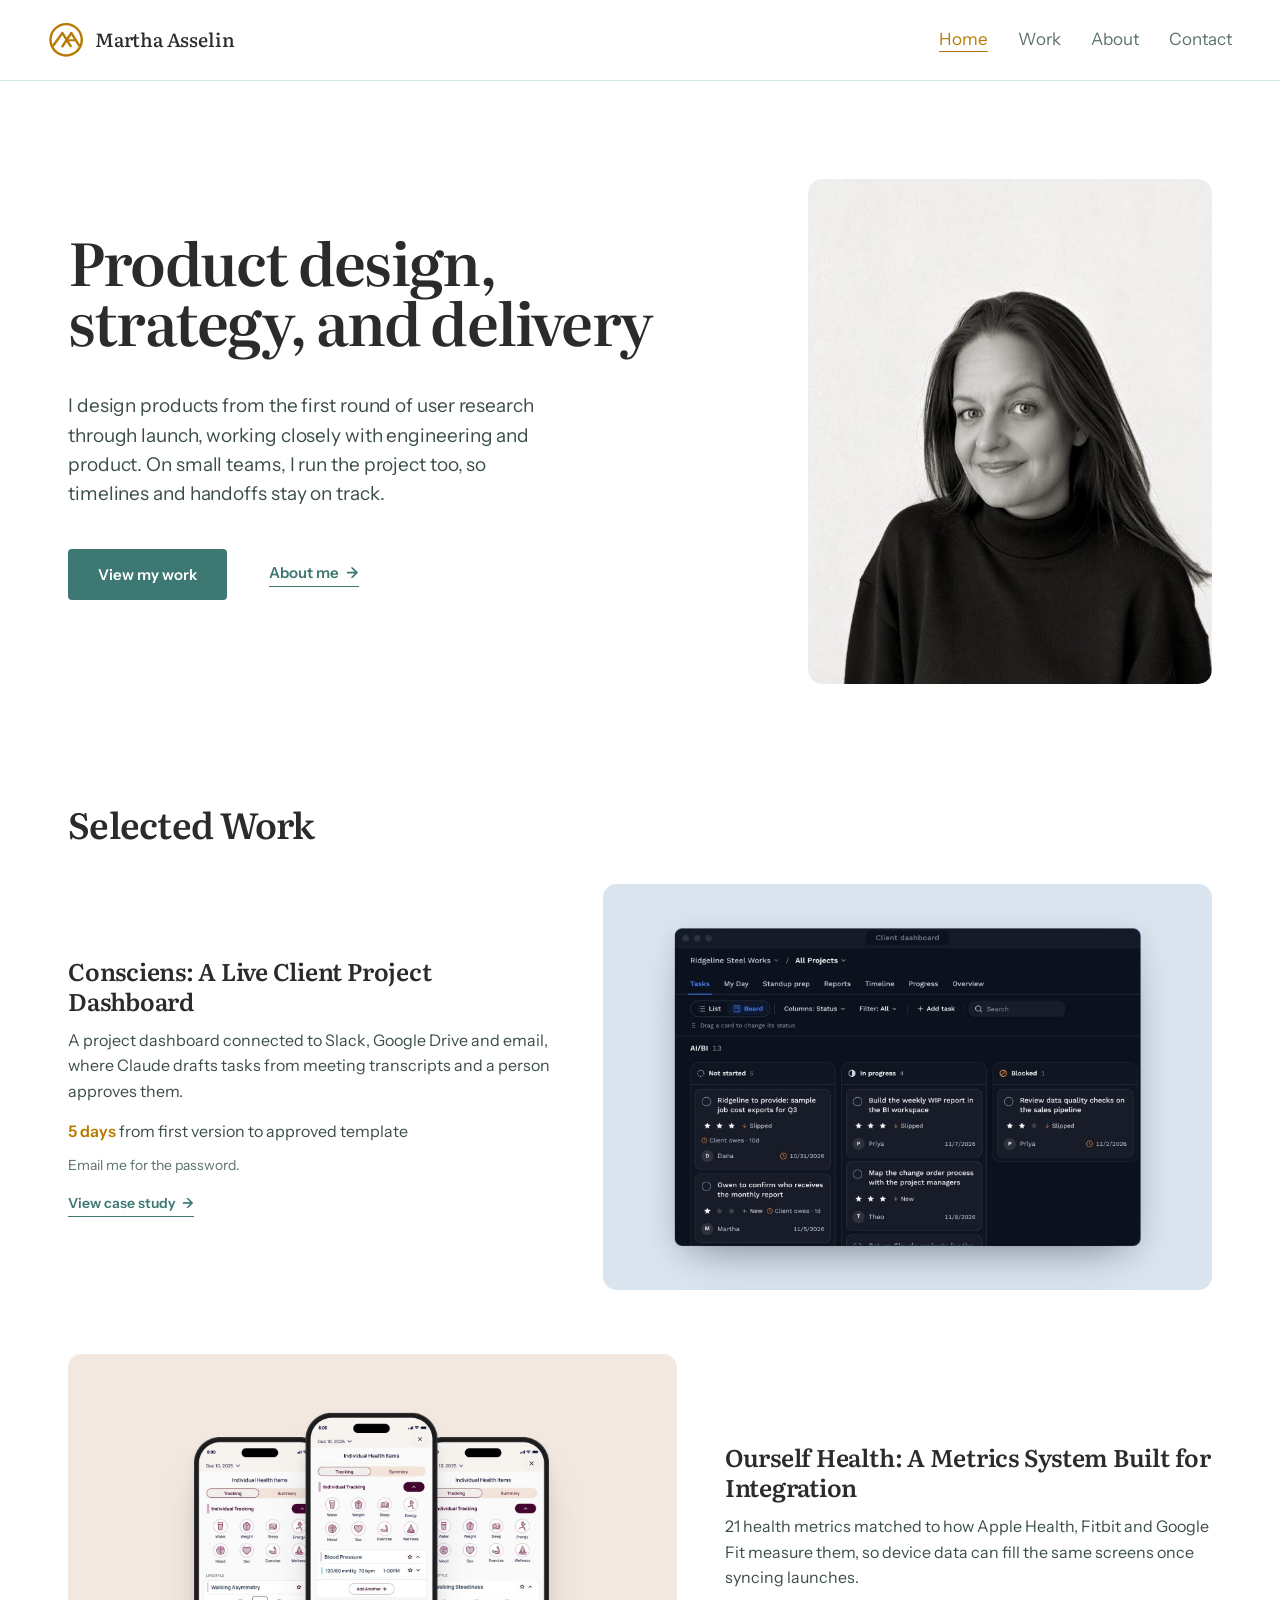
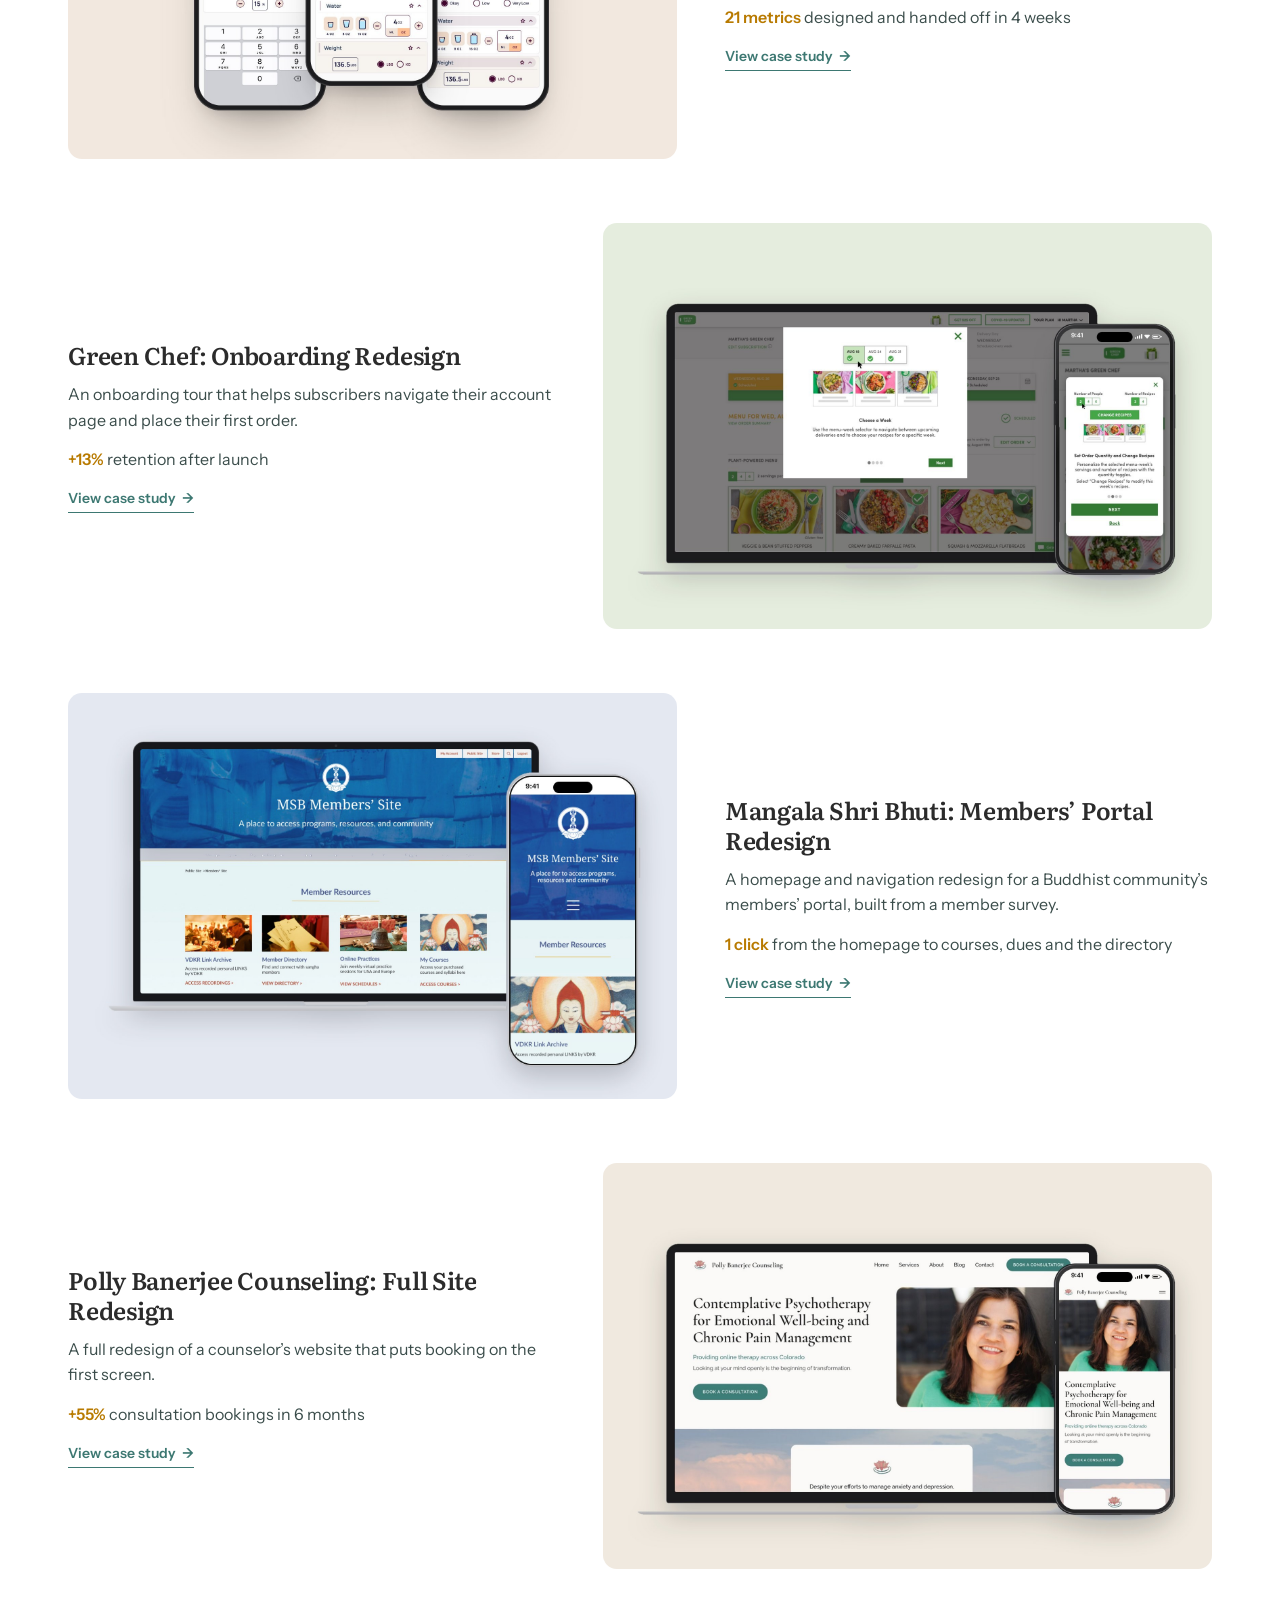
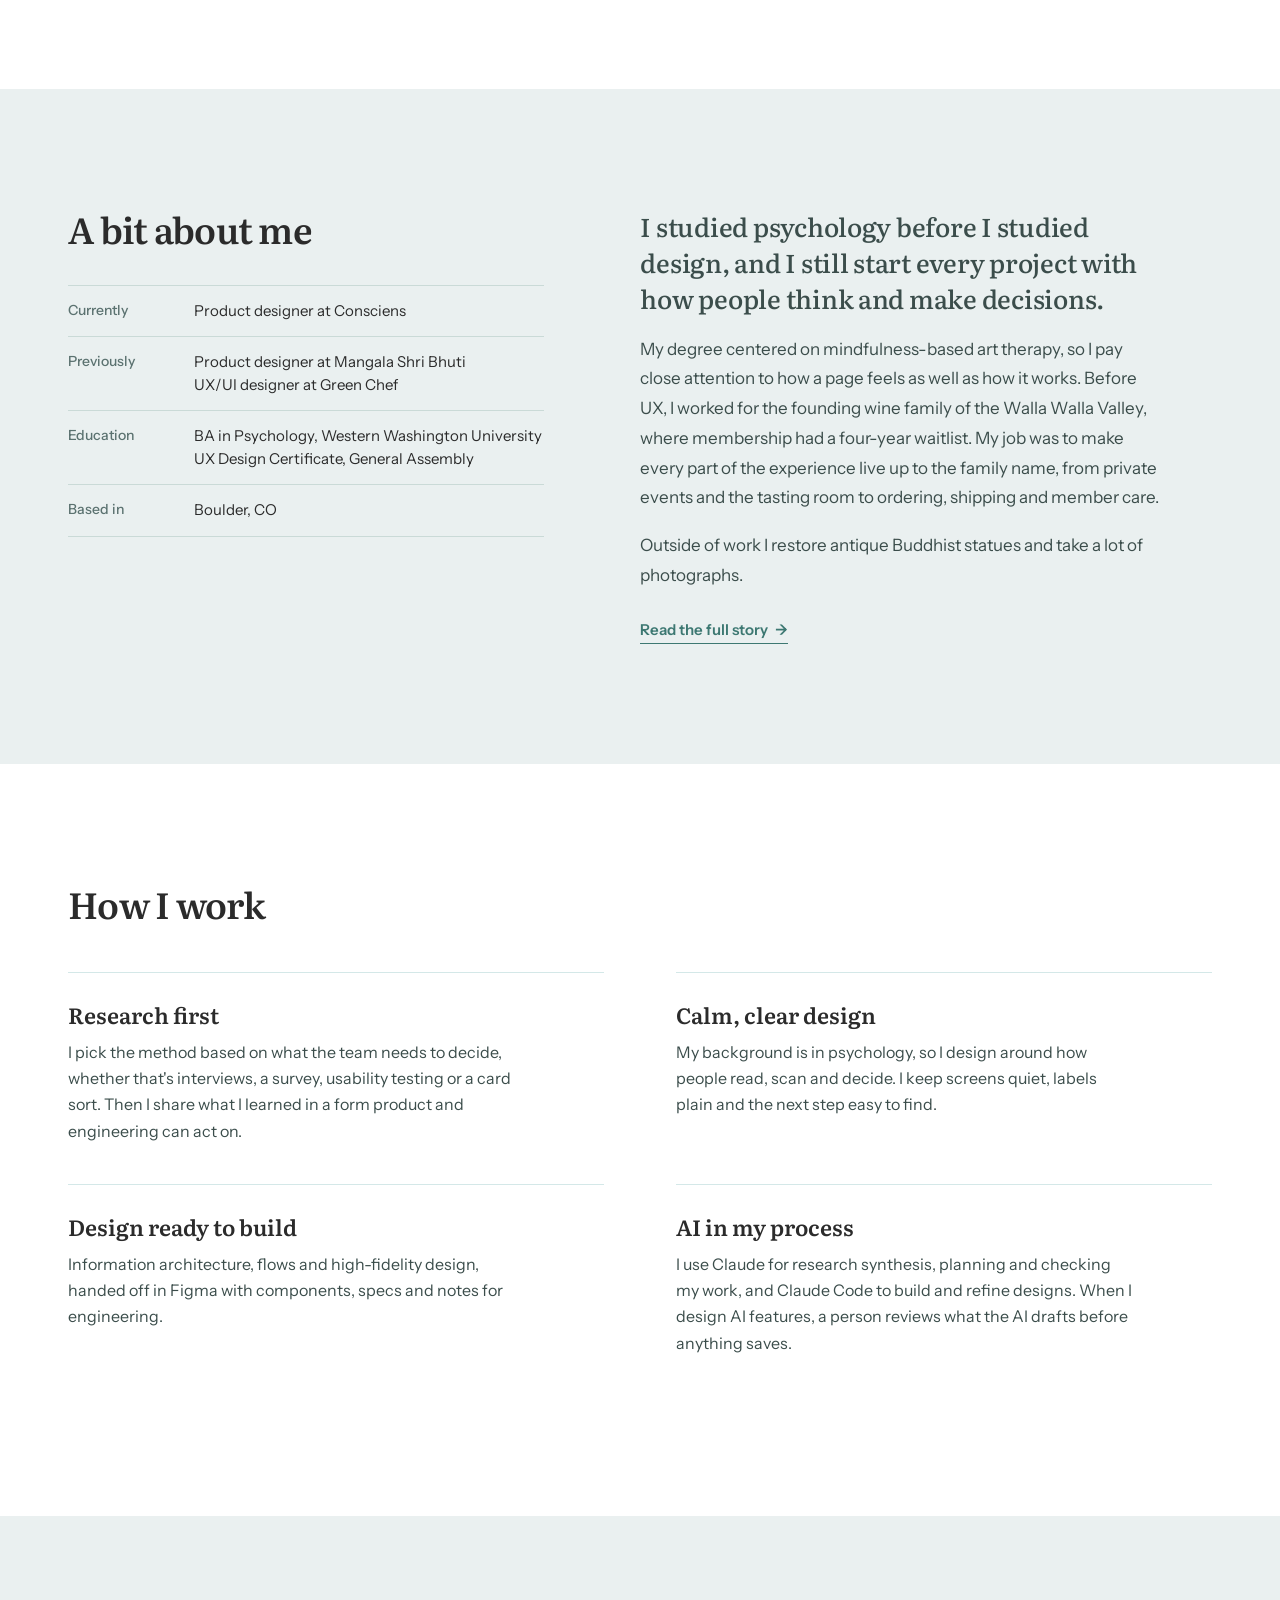
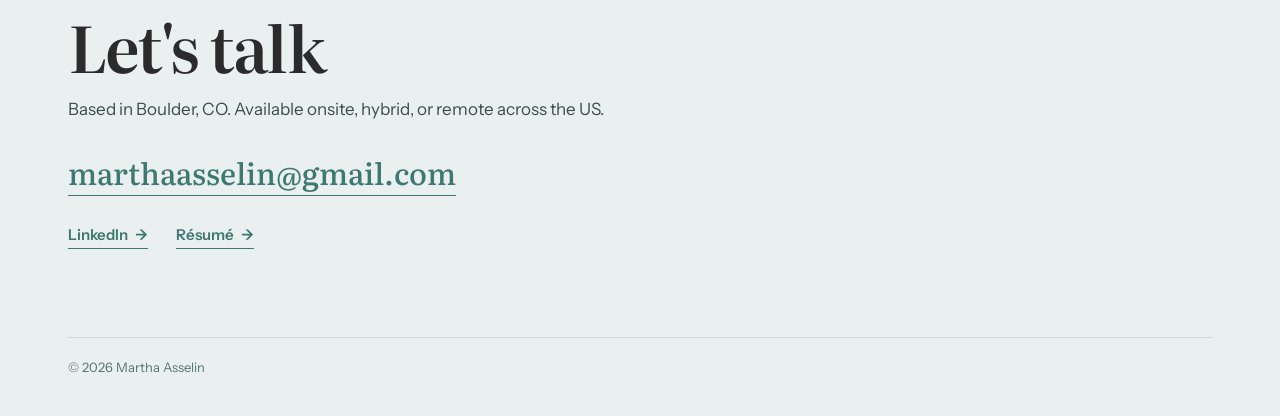
==== index.html @ d5407007 "Add View case study links to work cards, update card copy, bump CSS version Co-Authored-By: Claude S" ====
<!DOCTYPE html>
<html lang="en">
<head>
<meta charset="UTF-8">
<meta name="viewport" content="width=device-width, initial-scale=1.0">
<title>Martha Asselin, Product Designer</title>
<meta name="description" content="Product designer based in Boulder, CO, with a background in psychology and user research. Product designer based in Boulder, CO. Available onsite, hybrid, or remote.">

<!-- Open Graph -->
<meta property="og:type"        content="website">
<meta property="og:url"         content="https://www.marthaasselin.com/">
<meta property="og:title"       content="Martha Asselin, Product Designer">
<meta property="og:description" content="Product designer based in Boulder, CO, with a background in psychology and user research. Product designer based in Boulder, CO. Available onsite, hybrid, or remote.">
<meta property="og:image"       content="https://www.marthaasselin.com/assets/images/og-preview.jpg">

<!-- Twitter / X -->
<meta name="twitter:card"        content="summary_large_image">
<meta name="twitter:title"       content="Martha Asselin, Product Designer">
<meta name="twitter:description" content="Product designer based in Boulder, CO, with a background in psychology and user research. Product designer based in Boulder, CO. Available onsite, hybrid, or remote.">
<meta name="twitter:image"       content="https://www.marthaasselin.com/assets/images/og-preview.jpg">

<link rel="preconnect" href="https://fonts.googleapis.com">
<link rel="preconnect" href="https://fonts.gstatic.com" crossorigin>
<link rel="stylesheet" href="https://fonts.googleapis.com/css2?family=Literata:ital,opsz,wght@0,7..72,400;0,7..72,600;0,7..72,700;1,7..72,400&family=Instrument+Sans:wght@400;500;600&display=swap">
<link rel="stylesheet" href="assets/css/main.css?v=48">
<link rel="icon" type="image/svg+xml" href="favicon.svg">
</head>
<body class="home">

<header class="site-header" id="siteHeader">
  <div class="progress-bar" id="progressBar"></div>
  <div class="header-inner">
    <a href="index.html" class="nav-logo">
      <svg width="36" height="36" viewBox="0 0 1032 1034" xmlns="http://www.w3.org/2000/svg" style="display:block;flex-shrink:0;" aria-hidden="true">
        <path d="M520 60.5V95.5C749.198 95.5 935 281.302 935 510.5H970H1005C1005 242.642 787.858 25.5 520 25.5V60.5ZM970 510.5H935C935 739.698 749.198 925.5 520 925.5V960.5V995.5C787.858 995.5 1005 778.358 1005 510.5H970ZM520 960.5V925.5C290.802 925.5 105 739.698 105 510.5H70H35C35 778.358 252.142 995.5 520 995.5V960.5ZM70 510.5H105C105 281.302 290.802 95.5 520 95.5V60.5V25.5C252.142 25.5 35 242.642 35 510.5H70Z" fill="#B87A00"/>
        <line x1="157.353" y1="667.597" x2="406.097" y2="326.647" stroke="#B87A00" stroke-width="70" stroke-linecap="round"/>
        <path d="M670 319.5L887 664.5" stroke="#B87A00" stroke-width="70" stroke-linecap="round" fill="none"/>
        <line x1="666.449" y1="320.587" x2="413.587" y2="695.551" stroke="#B87A00" stroke-width="70" stroke-linecap="round"/>
        <line x1="520.44" y1="522.003" x2="794.439" y2="526.018" stroke="#B87A00" stroke-width="60"/>
        <line x1="413.32" y1="318.23" x2="650.73" y2="691.18" stroke="#B87A00" stroke-width="70" stroke-linecap="round"/>
      </svg>
      <span class="nav-name">Martha Asselin</span>
    </a>
    <nav class="header-nav" aria-label="Main navigation">
      <ul class="nav-links">
        <li><a href="index.html" id="navHome">Home</a></li>
        <li><a href="#work">Work</a></li>
        <li><a href="about.html">About</a></li>
        <li><a href="#contact">Contact</a></li>
      </ul>
    </nav>
  </div>
</header>

<section class="hero-v6">
  <div class="hero-v6-text">
    <h1 class="reveal d1 t-display">Product design,<br class="br-desktop"> strategy, and delivery</h1>
    <p class="hero-lede reveal d2 t-intro">I design products from the first round of user research through launch, working closely with engineering and product. On small teams, I run the project too, so timelines and handoffs stay on track.</p>
    <div class="hero-ctas-v6 reveal d3">
      <a href="#work" class="btn-primary-v6 t-action">View my work</a>
      <a href="about.html" class="btn-secondary-v6 t-action">About me</a>
    </div>
  </div>
  <div class="hero-v6-portrait reveal d2">
    <div class="portrait-wrap">
      <img src="assets/images/martha-portrait-bw.jpg?v=1" alt="Martha Asselin, product designer" class="portrait-img">
      <div class="portrait-overlay">
        <div class="portrait-card">
          <p class="portrait-detail">Based in Boulder, CO. Onsite, hybrid, or remote</p>
          <p class="portrait-detail"><span class="portrait-dot"></span>Open to work</p>
        </div>
      </div>
    </div>
  </div>
</section>



<section class="work2" id="work">
  <h2 class="t-heading">Selected Work</h2>
  <div class="wb-list"><a href="case-studies/client-dashboard.html" class="wc">
  <div class="wc-img"><img src="assets/images/project-consciens-tint.jpg?v=6" alt="Consciens client project dashboard on desktop"></div>
  <div class="wc-text">
    <h3 class="wc-title"><span>Consciens: A Live Client Project Dashboard</span></h3>
    <p class="wc-body">A project dashboard connected to Slack, Google Drive and email, where Claude drafts tasks from meeting transcripts and a person approves them.</p>
    <p class="wc-res"><strong>5 days</strong> from first version to approved template</p>
    <p class="wc-note">Email me for the password.</p>
    <span class="wc-link t-action">View case study</span>
  </div>
</a><a href="case-studies/ourself-health.html" class="wc">
  <div class="wc-img"><img src="assets/images/project-ourself-tint.jpg?v=5" alt="Three Ourself Health tracking screens"></div>
  <div class="wc-text">
    <h3 class="wc-title"><span>Ourself Health: A Metrics System Built for Integration</span></h3>
    <p class="wc-body">21 health metrics matched to how Apple Health, Fitbit and Google Fit measure them, so device data can fill the same screens once syncing launches.</p>
    <p class="wc-res"><strong>21 metrics</strong> designed and handed off in 4 weeks</p>
    <span class="wc-link t-action">View case study</span>
  </div>
</a><a href="case-studies/green-chef.html" class="wc">
  <div class="wc-img"><img src="assets/images/project-greenchef-tint.jpg?v=4" alt="Green Chef onboarding tour on laptop and phone"></div>
  <div class="wc-text">
    <h3 class="wc-title"><span>Green Chef: Onboarding Redesign</span></h3>
    <p class="wc-body">An onboarding tour that helps subscribers navigate their account page and place their first order.</p>
    <p class="wc-res"><strong>+13%</strong> retention after launch</p>
    <span class="wc-link t-action">View case study</span>
  </div>
</a><a href="case-studies/mangala.html" class="wc">
  <div class="wc-img"><img src="assets/images/project-mangala-tint.jpg?v=4" alt="Mangala Shri Bhuti members portal on desktop and phone"></div>
  <div class="wc-text">
    <h3 class="wc-title"><span>Mangala Shri Bhuti: Members’ Portal Redesign</span></h3>
    <p class="wc-body">A homepage and navigation redesign for a Buddhist community’s members’ portal, built from a member survey.</p>
    <p class="wc-res"><strong>1 click</strong> from the homepage to courses, dues and the directory</p>
    <span class="wc-link t-action">View case study</span>
  </div>
</a><a href="case-studies/polly-banerjee.html" class="wc">
  <div class="wc-img"><img src="assets/images/project-polly-tint.jpg?v=4" alt="Polly Banerjee Counseling website on laptop and phone"></div>
  <div class="wc-text">
    <h3 class="wc-title"><span>Polly Banerjee Counseling: Full Site Redesign</span></h3>
    <p class="wc-body">A full redesign of a counselor’s website that puts booking on the first screen.</p>
    <p class="wc-res"><strong>+55%</strong> consultation bookings in 6 months</p>
    <span class="wc-link t-action">View case study</span>
  </div>
</a></div>
</section>

<section class="home-about" id="approach">
  <div class="home-about-inner">
    <div class="home-about-left">
      <h2 class="t-heading">A bit about me</h2>
      <dl class="home-facts">
        <div><dt>Currently</dt><dd>Product designer at Consciens</dd></div>
        <div><dt>Previously</dt><dd>Product designer at Mangala Shri Bhuti<br>UX/UI designer at Green Chef</dd></div>
        <div><dt>Education</dt><dd>BA in Psychology, Western Washington University<br>UX Design Certificate, General Assembly</dd></div>
        <div><dt>Based in</dt><dd>Boulder, CO</dd></div>
      </dl>
    </div>
    <div class="home-about-text">
      <p class="home-lead">I studied psychology before I studied design, and I still start every project with how people think and make decisions.</p>
      <p class="t-body">My degree centered on mindfulness-based art therapy, so I pay close attention to how a page feels as well as how it works. Before UX, I worked for the founding wine family of the Walla Walla Valley, where membership had a four-year waitlist. My job was to make every part of the experience live up to the family name, from private events and the tasting room to ordering, shipping and member care.</p>
      <p class="t-body">Outside of work I restore antique Buddhist statues and take a lot of photographs.</p>
      <a href="about.html" class="about-link t-action">Read the full story</a>
    </div>
  </div>
</section>

<section class="home-how">
  <div class="home-how-inner">
    <h2 class="t-heading">How I work</h2>
    <div class="home-how-grid">
      <div class="home-how-item"><h3>Research first</h3><p>I pick the method based on what the team needs to decide, whether that's interviews, a survey, usability testing or a card sort. Then I share what I learned in a form product and engineering can act on.</p></div>
      <div class="home-how-item"><h3>Calm, clear design</h3><p>My background is in psychology, so I design around how people read, scan and decide. I keep screens quiet, labels plain and the next step easy to find.</p></div>
      <div class="home-how-item"><h3>Design ready to build</h3><p>Information architecture, flows and high-fidelity design, handed off in Figma with components, specs and notes for engineering.</p></div>
      <div class="home-how-item"><h3>AI in my process</h3><p>I use Claude for research synthesis, planning and checking my work, and Claude Code to build and refine designs. When I design AI features, a person reviews what the AI drafts before anything saves.</p></div>
    </div>
  </div>
</section>

<section class="home-contact" id="contact">
  <div class="home-contact-inner">
    <h2 class="t-heading">Let's talk</h2>
    <p class="t-body">Based in Boulder, CO. Available onsite, hybrid, or remote across the US.</p>
    <a class="home-email" href="mailto:marthaasselin@gmail.com">marthaasselin@gmail.com</a>
    <div class="home-links">
      <a href="https://www.linkedin.com/in/martha-asselin/" class="contact-text-link t-action">LinkedIn</a>
      <a href="assets/Martha_Asselin_Product_Design_Resume.pdf" class="contact-text-link t-action">R&eacute;sum&eacute;</a>
    </div>
    <p class="home-foot">&copy; 2026 Martha Asselin</p>
  </div>
</section>


<script>
  function copyEmailBtn(btn) {
    navigator.clipboard.writeText('marthaasselin@gmail.com').then(() => {
      const label = btn.querySelector('.copy-label');
      label.textContent = 'Copied';
      btn.classList.add('is-copied');
      clearTimeout(btn._timer);
      btn._timer = setTimeout(() => {
        label.textContent = 'Copy';
        btn.classList.remove('is-copied');
      }, 2000);
    });
  }
  function copyEmail() {
    navigator.clipboard.writeText('marthaasselin@gmail.com').then(() => {
      let t = document.getElementById('copyToast');
      if (!t) { t = document.createElement('div'); t.id = 'copyToast'; t.className = 'copy-toast'; document.body.appendChild(t); }
      t.textContent = 'Copied: marthaasselin@gmail.com';
      t.classList.add('show');
      clearTimeout(t._timer);
      t._timer = setTimeout(() => t.classList.remove('show'), 2400);
    }).catch(() => { window.location.href = 'mailto:marthaasselin@gmail.com'; });
  }

  window.addEventListener('scroll', () => {
    document.getElementById('siteHeader').classList.toggle('scrolled', window.scrollY > 60);
    const pct = window.scrollY / (document.body.scrollHeight - window.innerHeight) * 100;
    document.getElementById('progressBar').style.width = pct + '%';
  }, { passive: true });

  const obs = new IntersectionObserver(entries => {
    entries.forEach(e => { if (e.isIntersecting) e.target.classList.add('visible'); });
  }, { threshold: 0.1, rootMargin: '0px 0px -36px 0px' });
  document.querySelectorAll('.reveal').forEach(el => obs.observe(el));

  (function () {
    var navLinks = document.querySelectorAll('.nav-links a');
    var sections = [
      { el: document.getElementById('work'),    link: document.querySelector('.nav-links a[href="#work"]') },
      { el: document.getElementById('contact'), link: document.querySelector('.nav-links a[href="#contact"]') }
    ];
    var homeLink = document.getElementById('navHome');
    function spy() {
      var mid = window.scrollY + window.innerHeight * 0.5;
      var active = homeLink;
      sections.forEach(function (s) {
        if (s.el && mid >= s.el.offsetTop) active = s.link;
      });
      navLinks.forEach(function (a) { a.classList.remove('active'); });
      if (active) active.classList.add('active');
    }
    window.addEventListener('scroll', spy, { passive: true });
    spy();
  })();

  (function () {
    var hash = window.location.hash;
    if (hash === '#contact' || hash === '#work') {
      var target = document.querySelector(hash);
      if (!target) return;
      history.replaceState(null, '', window.location.pathname);
      window.scrollTo(0, 0);
      setTimeout(function () {
        target.scrollIntoView({ behavior: 'smooth' });
      }, 80);
    }
  })();

</script>
</body>
</html>
---- assets/css/main.css ----
/* ============================================================
   Martha Asselin Portfolio — Design System
   ============================================================ */

*, *::before, *::after { margin: 0; padding: 0; box-sizing: border-box; }

html { max-width: 100%; overflow-x: hidden; }
body { overflow-x: hidden; max-width: 100%; }

:root {
  /* ── Core palette ── */
  --ink:          #2B2B2B;
  --heading:      #2B2B2B;
  --slate:        #3B4D4B;
  --mist:         #5B7270;
  --teal:         #3D7872;
  --teal-light:   #4e8f8a;
  --teal-deep:    #2F625D;
  --teal-pale:    #d4e8e8;
  --gold:         #B87A00;   /* outcome numerals ≥24px; links on dark bands; logo */
  --amber-hover:  #D99A1F;   /* amber link hover on dark bands */
  --amber-deep:   #8F5D00;   /* small text links on light grounds */
  --amber-deep-hover: #7A4F00;
  --gold-pale:    #f0deb0;
  --olive:        #4a5a28;
  --olive-pale:   #dde5cc;
  --paper:        #FFFFFF;
  --cream:        #FFFFFF;
  --cream-dark:   #EDE8E1;
  --mid:          #3B4D4B;   /* alias → slate */
  --mid-on-dark:  #B2C4C2;
  --muted:        #5B7270;   /* alias → mist */
  --light:        #8AB8B3;
  --white:        #FFFFFF;
  --band:         #F2F2F2;
  --mint:         #8AB8B3;
  --on-dark:      #E8F0EF;
  --on-dark-2:    #B2C4C2;
  --on-dark-muted: #8BA3A1;
  --hairline:     #E2DDD4;
  --tag-fill:     #E4E6DF;
  --card-fill:    #FAF8F4;
  /* ── Type ── */
  --serif:        'Literata', Georgia, 'Times New Roman', serif;
  --sans:         'Instrument Sans', system-ui, -apple-system, sans-serif;
  /* ── Unified radius ── */
  --radius:       16px;
  /* ── Spacing ── */
  --section-gap:  120px;
  --gutter:        48px;
  --sub-gap:       72px;
  --content-gap:   64px;
  /* ── Case study layout ── */
  --max:          960px;
  --home-max:     1240px;
  --case-gutter:   40px;
  /* ── Surface tint ── */
  --surface-tint: #EAF0F0;
}

html { scroll-behavior: smooth; }
body {
  background: #ffffff; color: var(--slate);
  font-family: var(--sans); font-size: 17px; font-weight: 400; line-height: 1.75;
  overflow-x: hidden; cursor: default;
  -webkit-font-smoothing: antialiased; text-rendering: optimizeLegibility;
}
a, button, label, [role="button"] { cursor: default; }


/* ============================================================
   FOCUS STATES
   ============================================================ */
:focus { outline: none; }
:focus-visible {
  outline: 2px solid var(--teal);
  outline-offset: 2px;
  border-radius: 2px;
}

/* ============================================================
   PROGRESS BAR
   ============================================================ */
.progress-bar {
  position: fixed; top: 0; left: 0; height: 2px;
  background: var(--gold);
  z-index: 200; width: 0%; transition: width .1s linear;
}


/* ============================================================


/* ============================================================
   NAV — Homepage (fixed)
   ============================================================ */
nav.nav-home {
  display: flex; justify-content: space-between; align-items: center;
  padding: 22px max(var(--gutter), calc((100vw - 1400px) / 2 + var(--gutter)));
  border-bottom: 1px solid var(--teal-pale);
  background: var(--white);
  position: fixed; top: 0; left: 0; right: 0; z-index: 100;
  transition: box-shadow .35s, background .35s;
}
nav.nav-home.scrolled {
  box-shadow: 0 1px 0 var(--teal-pale), 0 4px 28px rgba(26,40,40,.07);
  background: rgba(255,255,255,.96);
  backdrop-filter: blur(14px);
}
.nav-logo { display: flex; align-items: center; gap: 11px; text-decoration: none; }
.nav-logo svg { }
.nav-name { font-family: var(--serif); font-size: 19px; font-weight: 500; letter-spacing: -0.01em; color: var(--ink); }
.nav-right { display: flex; align-items: center; gap: 40px; }
.nav-links { display: flex; gap: 30px; list-style: none; }
.nav-links a { color: var(--mist); text-decoration: none; position: relative; padding-bottom: 3px; transition: color .15s ease; }
.nav-links a::after { content: ''; position: absolute; bottom: 0; left: 0; width: 0; height: 1px; background: currentColor; transition: width .25s ease; }
.nav-links a:hover { color: var(--gold); }
.nav-links a:hover::after { width: 100%; }
.nav-links a.active { color: var(--gold); }
.nav-links a.active::after { width: 100%; }
.nav-dot { width: 7px; height: 7px; border-radius: 50%; background: var(--gold); animation: pulse 2.5s ease-in-out infinite; }
@keyframes pulse { 0%,100%{opacity:1;transform:scale(1)} 50%{opacity:.4;transform:scale(.8)} }


/* ============================================================
   NAV — Case Study (sticky)
   ============================================================ */
nav.nav-case {
  display: flex; justify-content: space-between; align-items: center;
  padding: 20px var(--gutter);
  border-bottom: 1px solid var(--teal-pale);
  background: var(--white);
  position: sticky; top: 0; z-index: 100;
}
.nav-back {
  color: var(--heading); text-decoration: none;
  display: flex; align-items: center; gap: 8px; transition: color .2s;
}
.nav-back:hover { color: var(--gold); }
.nav-back::before { content: '←'; font-size: 14px; display: inline-block; transition: transform .25s cubic-bezier(.34,1.56,.64,1); }
.nav-back:hover::before { transform: translateX(-4px); }
.nav-case-name {
  color: var(--ink); letter-spacing: -.01em; text-decoration: none;
  display: flex; align-items: center; gap: 10px;
}
.nav-case-name svg { flex-shrink: 0; }
.nav-next {
  color: var(--heading); text-decoration: none;
  display: flex; align-items: center; gap: 8px; transition: color .2s;
}
.nav-next:hover { color: var(--gold); }
.nav-next::after { content: '→'; font-size: 14px; display: inline-block; transition: transform .25s cubic-bezier(.34,1.56,.64,1); }
.nav-next:hover::after { transform: translateX(4px); }


/* ============================================================
   REVEAL
   ============================================================ */
.reveal { opacity: 0; transform: translateY(24px); transition: opacity .7s ease, transform .7s ease; }
.reveal.visible { opacity: 1; transform: translateY(0); }
.d1 { transition-delay: .1s; }
.d2 { transition-delay: .22s; }
.d3 { transition-delay: .34s; }
.d4 { transition-delay: .46s; }


/* ============================================================
   HERO
   ============================================================ */
.hero-wrap { max-width: var(--home-max); margin: 0 auto; padding: 0 var(--gutter); }
.hero {
  display: grid; grid-template-columns: 1fr 300px; gap: 64px;
  align-items: center; padding: 120px 0 0;
}
.hero-left {
  display: flex; flex-direction: column; margin-bottom: 48px;
}
.hero-left > * { margin-top: 0; margin-bottom: 0; }

@keyframes fadeUp { from{opacity:0;transform:translateY(18px)} to{opacity:1;transform:translateY(0)} }

.hero h1 {
  margin: 0 0 28px; max-width: 660px;
  color: var(--ink); opacity: 0; animation: fadeUp .8s .35s forwards;
}
.hero h1 em { font-style: normal; color: inherit; font-weight: 600; }

.hero-sub {
  color: var(--slate); max-width: 480px; margin: 0;
  opacity: 0; animation: fadeUp .7s .6s forwards;
}
.hero-ctas {
  display: flex; gap: 20px; align-items: center;
  opacity: 0; animation: fadeUp .7s .78s forwards;
}

.btn-primary {
  background: var(--teal); color: var(--white); padding: 15px 32px;
  text-decoration: none;
  display: inline-flex; align-items: center;
  border-radius: 4px; border: none;
  transition: background .25s ease, transform .22s cubic-bezier(.34,1.56,.64,1), box-shadow .25s ease;
}
.btn-primary:hover {
  background: var(--teal-light);
  transform: translateY(-2px);
  box-shadow: 0 8px 20px rgba(45,107,107,.28);
}
.btn-primary:active {
  transform: scale(0.97);
  transition-duration: .08s;
  box-shadow: none;
}
.btn-primary span { position: static; }

.btn-secondary {
  color: var(--teal); text-decoration: none;
  display: inline-flex; align-items: center; gap: 6px;
  border: 1px solid #d6d0c5; border-radius: 4px;
  transition: color .2s; white-space: nowrap;
}
.btn-secondary::after { content: '→'; font-size: 15px; display: inline-block; transition: transform .25s cubic-bezier(.34,1.56,.64,1); }
.btn-secondary:hover { color: var(--gold); }
.btn-secondary:hover::after { transform: translateX(5px); }


/* ============================================================
   HERO PHOTO
   ============================================================ */
.hero-photo-wrap { position: relative; opacity: 0; animation: fadeUp .9s .35s forwards; display: flex; flex-direction: column; margin-top: 40px; }
.photo-clip { overflow: hidden; border-radius: var(--radius); position: relative; flex: 1; border: 1px solid var(--teal-pale); }
.hero .photo-clip { max-height: 380px; }
.hero-photo { width: 100%; height: 100%; object-fit: cover; object-position: center top; display: block; }

.photo-overlay {
  position: absolute; inset: 0;
  background: linear-gradient(to top, rgba(26,40,40,.65) 0%, rgba(26,40,40,.18) 55%, transparent 100%);
  border-radius: var(--radius); opacity: 0; transition: opacity .4s ease;
  display: flex; flex-direction: column; justify-content: flex-end;
  padding: 28px; pointer-events: none;
}
.photo-clip:hover .photo-overlay { opacity: 1; }

.overlay-card {
  transform: translateY(12px);
  transition: transform .4s cubic-bezier(.22,1,.36,1), opacity .4s ease;
  opacity: 0; padding-left: 4px;
}
.photo-clip:hover .overlay-card { transform: translateY(0); opacity: 1; }

.overlay-tags { display: flex; gap: 8px; flex-wrap: wrap; }


/* ============================================================
   WORK SECTION
   ============================================================ */
.section { padding: var(--section-gap) var(--gutter); max-width: var(--home-max); margin: 0 auto; }
.section-header { margin-bottom: 40px; }
.section-header h2 { color: var(--ink); margin-bottom: 0; }




.proj-tags { display: flex; gap: 7px; margin-bottom: 13px; flex-wrap: wrap; }
.tag {
  color: var(--teal-deep); background: var(--tag-fill); border: none;
  padding: 5px 12px; border-radius: 3px;
}

.proj-title { margin-bottom: 11px; color: var(--ink); }
.proj-desc { color: var(--slate); max-width: 450px; }
.proj-meta { color: var(--mist); margin-top: 15px; }
.proj-arrow { position: absolute; top: 10px; right: 10px; font-size: 18px; color: var(--gold); opacity: 0; transition: all .25s; }

.proj-visual {
  height: 240px; border-radius: var(--radius); overflow: hidden;
  position: relative; transition: transform .35s ease, box-shadow .35s ease;
  background: var(--cream-dark);
}
.proj-visual img { position: absolute; inset: 0; width: 100%; height: 100%; object-fit: cover; object-position: center top; display: block; }
.vis-01 { background: #f6f6f6; }
.proj-visual.vis-01 img { inset: 24px; width: calc(100% - 48px); height: calc(100% - 48px); object-fit: contain; object-position: center; }
.vis-02 { background: var(--olive-pale); }
.vis-03 { background: var(--gold-pale); }


/* ============================================================
   SELECTED WORK — ROW CARDS
   ============================================================ */
.work-intro { max-width: 720px; padding-bottom: 32px; }
.work-intro .eyebrow { margin-bottom: 16px; }
.work-intro h2 { color: var(--ink); margin: 0 0 16px; }
.work-intro-body { color: var(--slate); margin: 0; }

.work-row {
  display: grid; gap: 44px; align-items: center;
  padding: 40px;
  background: var(--white);
  border: 1px solid var(--teal-pale);
  border-radius: 12px;
  min-height: 270px;
  margin-bottom: 12px;
  box-shadow: inset 3px 0 0 transparent;
  transition: background-color 0.25s ease, box-shadow 0.25s ease, opacity 0.7s ease, transform 0.7s ease;
  cursor: pointer;
  text-decoration: none; color: inherit;
}
.work-row:hover { background: var(--surface-tint); }
.work-row:active { background: #E1EAEA; }
.work-row:focus-visible { background: var(--surface-tint); outline: 2px solid var(--teal); outline-offset: 2px; }
.work-row--odd  { grid-template-columns: 1fr 420px; }
.work-row--even { grid-template-columns: 420px 1fr; }
.work-row--odd:hover  .row-text { transform: translateX(6px); }
.work-row--even:hover .row-text { transform: translateX(-6px); }

.row-text { display: flex; flex-direction: column; gap: 15px; transition: transform 0.25s ease; }
.row-tags { display: flex; gap: 7px; flex-wrap: wrap; }
.row-tag {
  color: var(--teal-deep); background: var(--tag-fill);
  padding: 5px 12px; border-radius: 3px;
}
.row-text h3 { color: var(--ink); margin: 0; }
.row-text p { color: var(--slate); margin: 0; }
.row-outcome { display: flex; align-items: baseline; gap: 10px; padding-top: 3px; }
.row-outcome-num { color: var(--gold); }
.row-outcome-label { color: var(--slate); }
.row-status { display: flex; align-items: center; gap: 9px; padding-top: 3px; }
.status-dot { width: 7px; height: 7px; border-radius: 50%; background: var(--teal); flex-shrink: 0; }
.status-label { color: var(--slate); }
.row-link-row { display: flex; align-items: center; gap: 20px; padding-top: 7px; }
.case-link {
  color: var(--teal); text-decoration: none;
  border-bottom: 1px solid var(--teal); padding-bottom: 3px;
  display: inline-flex; align-items: center; gap: 7px;
  transition: color .15s ease, border-color .15s ease;
}
.case-link::after { content: '→'; display: inline-block; transition: transform .2s ease; }
.case-link:hover,
.work-row:hover .case-link { color: var(--gold); border-color: var(--gold); }
.case-link:hover::after,
.work-row:hover .case-link::after { transform: translateX(4px); }
.case-link:active { color: var(--gold); border-color: var(--gold); }
.row-meta { color: var(--mist); }
.row-image { align-self: stretch; overflow: hidden; border-radius: var(--radius); }
.row-img {
  width: 100%; height: 100%; min-height: 280px;
  object-fit: cover; object-position: center;
  display: block;
  transition: transform 0.25s ease;
}
.work-row:hover .row-img { transform: scale(1.04); }


/* ============================================================
   APPROACH
   ============================================================ */
.approach { background: var(--band); color: var(--ink); padding: var(--section-gap) var(--gutter); }
.approach-inner { max-width: var(--home-max); margin: 0 auto; padding: 0 var(--gutter); display: grid; grid-template-columns: 1fr 1fr; gap: 88px; align-items: start; }
.approach h2 { color: var(--ink); }
.approach h2 em { font-style: normal; color: inherit; font-weight: 600; }
.approach-right p { color: var(--slate); margin-bottom: 22px; }
.approach-right p strong { color: var(--ink); font-weight: 500; }
.approach-pills { display: flex; flex-wrap: wrap; gap: 8px; margin-top: 32px; }
.pill {
  border: 1px solid rgba(0,0,0,.16); color: var(--slate);
  padding: 5px 14px; border-radius: 20px;
  background: transparent; cursor: default;
}


/* ============================================================
   HOMEPAGE SKILLS SECTION
   ============================================================ */
.hp-skills { background: var(--cream); padding: var(--section-gap) 0; }
.hp-skills-inner { max-width: var(--home-max); margin: 0 auto; padding: 0 var(--gutter); }
.hp-skills h2 { color: var(--heading); margin-bottom: 40px; }
.hp-skills .skills-grid { display: grid; grid-template-columns: 1fr 1fr; gap: 20px; margin-top: 0; }
.hp-skills .skill-card {
  background: var(--white); border: 1px solid var(--teal-pale);
  border-radius: 16px; padding: 32px;
}
.hp-skills .skill-header {
  display: flex; align-items: center; gap: 12px; margin-bottom: 14px;
}
.hp-skills .skill-header svg { width: 22px; height: 22px; flex-shrink: 0; color: var(--teal-deep); }
.hp-skills .skill-title { color: var(--ink); margin-bottom: 0; }
.hp-skills .skill-desc { color: var(--slate); }

@media (max-width: 768px) {
  .hp-skills-inner { padding: 0 24px; }
  .hp-skills .skills-grid { grid-template-columns: 1fr; }
  .hp-skills .skill-card { padding: 24px; }
}
@media (max-width: 390px) {
  .hp-skills-inner { padding: 0 20px; }
  .hp-skills .skill-card { padding: 20px; }
}


/* ============================================================
   ABOUT STRIP
   ============================================================ */
.about-strip {
  padding: 88px var(--gutter); max-width: var(--home-max); margin: 0 auto;
  display: grid; grid-template-columns: 1fr; gap: 64px;
  align-items: center; border-bottom: 1px solid var(--teal-pale);
}
.about-photo { width: 100%; aspect-ratio: 1/1; object-fit: cover; object-position: center top; border-radius: var(--radius); transform: scaleX(-1); transition: none !important; }
.about-right h3, .about-right h2 { margin-bottom: 18px; color: var(--ink); }
.about-right h3 em, .about-right h2 em { font-style: normal; color: inherit; font-weight: 600; }
.about-right p { color: var(--slate); margin-bottom: 16px; }
.about-link {
  color: var(--teal-deep); text-decoration: none;
  display: inline-flex; align-items: center; gap: 7px;
  border-bottom: 1px solid var(--teal-deep); padding-bottom: 3px;
  transition: color .15s ease, border-color .15s ease;
}
.about-link::after { content: '→'; display: inline-block; transition: transform .2s ease; }
.about-link:hover { color: var(--gold); border-color: var(--gold); }
.about-link:hover::after { transform: translateX(4px); }
.about-link:active { color: var(--gold); border-color: var(--gold); }


/* ============================================================
   CONTACT
   ============================================================ */
.contact {
  background: var(--surface-tint);
  padding: var(--section-gap) 0;
}
.contact-inner {
  max-width: var(--home-max); margin: 0 auto; padding: 0 var(--gutter);
  display: grid; grid-template-columns: 1fr auto; gap: 60px; align-items: center;
}
.contact-left h2 { margin-bottom: 12px; color: var(--ink); }
.contact-sub { color: var(--slate); margin: 0; }
.contact-actions { display: flex; align-items: center; gap: 42px; flex-shrink: 0; }
.contact-email-btn {
  display: inline-block;
  background: var(--teal); color: var(--paper);
  padding: 15px 30px; border-radius: 4px;
  text-decoration: none; white-space: nowrap;
  transition: background .2s ease;
}
.contact-email-btn:hover { background: var(--teal-deep); }
.contact-text-link {
  color: var(--teal); text-decoration: none;
  display: inline-flex; align-items: center; gap: 7px;
  border-bottom: 1px solid var(--teal); padding-bottom: 3px;
  transition: color .15s ease, border-color .15s ease;
}
.contact-text-link::after { content: '→'; display: inline-block; transition: transform .2s ease; }
.contact-text-link:hover { color: var(--gold); border-color: var(--gold); }
.contact-text-link:hover::after { transform: translateX(4px); }
.contact-text-link:active { color: var(--gold); border-color: var(--gold); }





/* ============================================================
   FOOTER
   ============================================================ */
footer {
  background: var(--surface-tint); padding: 22px var(--gutter);
  display: flex; justify-content: space-between; align-items: center;
  color: var(--mist);
  border-top: 1px solid #CADAD7;
}
.footer-linkedin {
  color: var(--teal-deep); text-decoration: none;
  display: inline-flex; align-items: center; gap: 7px;
  border-bottom: 1px solid var(--teal-deep); padding-bottom: 3px;
  transition: color .15s ease, border-color .15s ease;
}
.footer-linkedin:hover { color: var(--gold); border-color: var(--gold); }


/* ============================================================
   TYPE SYSTEM — 13 roles
   ============================================================ */

/* Serif — 24px and above only */
.t-display  { font: 600 clamp(40px, 4.5vw, 56px)/1.05 var(--serif); letter-spacing: -0.025em; color: var(--ink); }
.t-heading  { font: 600 clamp(28px, 3vw, 36px)/1.1 var(--serif); letter-spacing: -0.02em; color: var(--ink); }
.t-title    { font: 600 clamp(24px, 2.4vw, 28px)/1.2 var(--serif); letter-spacing: -0.015em; color: var(--ink); }
.t-subtitle { font: 400 24px/1.3 var(--serif); letter-spacing: -0.01em; color: var(--slate); }
.t-display + .t-subtitle { font-size: clamp(24px, 2.2vw, 26px); }
.t-quote    { font: italic 400 clamp(24px, 2.2vw, 26px)/1.35 var(--serif); letter-spacing: -0.01em; color: var(--ink); }
.t-numeral  { font: 600 30px/1 var(--serif); color: var(--gold); }

/* Sans — unchanged */
.t-intro    { font: 400 19px/1.55 var(--sans); letter-spacing: -0.005em; color: var(--slate); }
.t-body     { font: 400 17px/1.75 var(--sans); color: var(--slate); }
.t-subhead  { font: 600 17px/1.4 var(--sans); color: var(--ink); }
.t-label    { font: 600 15px/1.4 var(--sans); color: var(--ink); }
.t-action   { font: 600 15px/1.4 var(--sans); }
.t-nav      { font: 500 14px/1.4 var(--sans); }
.t-meta     { font: 400 13px/1.6 var(--sans); letter-spacing: 0.02em; color: var(--mist); }
.t-strip    { font: 600 12px/1.4 var(--sans); letter-spacing: 0.06em; text-transform: uppercase; color: var(--mist); }

/* On dark bands */
.on-dark .t-display,
.on-dark .t-heading,
.on-dark .t-title,
.on-dark .t-quote    { color: var(--ink); }
.on-dark .t-subtitle { color: var(--slate); }
.on-dark .t-body,
.on-dark .t-intro    { color: var(--slate); }
.on-dark .t-label    { color: var(--teal-deep); }

@media (max-width: 390px) {
  .t-display  { font-size: 40px; }
  .t-heading  { font-size: 28px; }
  .t-title, .t-subtitle { font-size: 24px; }
  .t-intro    { font-size: 18px; }
  .t-body     { font-size: 16px; }
}

.case-hero { max-width: var(--max); margin: 0 auto; padding: calc(82px + var(--sub-gap)) var(--case-gutter) 48px; position: relative; overflow: visible; }
.case-hero::before {
  content: '';
  position: absolute; top: 24px; right: 24px;
  width: 180px; height: 180px;
  background: url('../images/ma-mark-teal.svg') center / contain no-repeat;
  opacity: 0.08;
  pointer-events: none;
}
.case-hero h1 { margin-bottom: 24px; color: var(--ink); }
.case-hero h1 em { font-style: normal; color: inherit; }
.case-hero .t-subtitle { margin: 0 0 32px; }
.case-hero .lead { max-width: none; margin-bottom: 48px; }

.meta-row { display: grid; grid-template-columns: repeat(4,1fr); border-top: 1px solid var(--teal-pale); border-bottom: 1px solid var(--teal-pale); }
.meta-item { padding: 20px 0; border-right: 1px solid var(--teal-pale); }
.meta-item:last-child { border-right: none; }
.meta-label { color: var(--mist); margin-bottom: 6px; }
.meta-value { color: var(--slate); line-height: 1.5; }

/* Hero — widest, anchors the page */
.img-full { max-width: 1100px; margin: 56px auto; padding: 0 var(--case-gutter); overflow: hidden; }
.img-full img { width: 100%; display: block; border-radius: var(--radius); }

/* Multi-state mockup spreads */
.img-wide { max-width: 920px; margin: 48px auto; padding: 0 var(--case-gutter); overflow: hidden; }
.img-wide img { width: 100%; display: block; border-radius: var(--radius); }

/* Single screen / portrait mockup */
.img-contained { max-width: 640px; margin: 40px auto; padding: 0 var(--case-gutter); }
.img-contained img { width: 100%; display: block; border-radius: var(--radius); }
.img-caption { color: var(--mist); line-height: 1.5; margin-top: 12px; text-align: left; }
/* Figure captions hidden for now. The text stays in each page; delete this rule to bring them back. Captions marked .keep stay visible. */
.img-caption:not(.keep) { display: none; }

.img-two { max-width: var(--max); margin: 40px auto; padding: 0 var(--case-gutter); display: grid; grid-template-columns: 1fr 1fr; gap: 16px; }
.img-two img { width: 100%; display: block; border-radius: var(--radius); }

/* Brand / supporting illustrations */
.img-brand { max-width: var(--max); margin: 32px auto 48px; padding: 0 var(--case-gutter); }
.img-brand img { width: 100%; display: block; border-radius: var(--radius); }

/* Persona card */
.persona-wrap { max-width: var(--max); margin: 0 auto 48px; padding: 0 var(--case-gutter); }
.persona-card { background: var(--cream); border-radius: var(--radius); padding: 40px; }
.persona-top { display: flex; align-items: center; gap: 28px; margin-bottom: 32px; }
.persona-photo { width: 200px; height: 200px; border-radius: 50%; object-fit: cover; flex-shrink: 0; }
.persona-tag { color: var(--teal); margin-bottom: 8px; }
.persona-name { color: var(--ink); margin-bottom: 8px; }
.persona-role { color: var(--slate); margin: 0; }
.persona-stats { display: grid; grid-template-columns: repeat(3, 1fr); border-top: 1px solid var(--teal-pale); border-bottom: 1px solid var(--teal-pale); padding: 24px 0; margin-bottom: 28px; }
.persona-stat { padding: 0 24px; }
.persona-stat:first-child { padding-left: 0; }
.persona-stat + .persona-stat { border-left: 1px solid var(--teal-pale); }
.persona-stat-label { color: var(--heading); margin-bottom: 6px; }
.persona-stat-value { color: var(--ink); margin: 0; }
.persona-quote { color: var(--mid); margin: 0; }

/* Competitive audit */
.comp-audit { max-width: var(--max); margin: 0 auto 48px; padding: 0 var(--case-gutter); }
.comp-audit-label { color: var(--heading); margin-bottom: 20px; }
.comp-audit-grid { display: grid; grid-template-columns: repeat(3, 1fr); gap: 16px; }
.comp-card { background: var(--cream); border-radius: var(--radius); padding: 28px 22px; }
.comp-stat { margin-bottom: 12px; line-height: 1; }
.comp-num { color: var(--gold); letter-spacing: -.03em; }
.comp-denom { color: var(--mid); }
.comp-finding { color: var(--mid); line-height: 1.6; margin: 0; }

/* Research charts */
.charts-grid { display: grid; grid-template-columns: 1fr; gap: 32px; max-width: var(--max); margin: 0 auto 48px; padding: 0 var(--case-gutter); }
.chart-card { background: var(--cream); border-radius: var(--radius); padding: 36px 32px 28px; }
.chart-kicker { color: var(--heading); margin-bottom: 24px; text-align: left; }
.chart-canvas-wrap { position: relative; height: 340px; }
.chart-card .img-caption { text-align: center; margin-top: 16px; }

.case-section { max-width: var(--max); margin: 0 auto; padding: 0 var(--case-gutter) var(--sub-gap); }
.case-section h2,
.reflection h2              { margin: 0 0 16px; }
.case-section h2 em,
.reflection h2 em           { font-style: normal; color: inherit; }
h2 + .t-subtitle            { margin: 0 0 24px; }
.case-section p + .t-subtitle,
.case-section figure + .t-subtitle,
.case-section div + .t-subtitle { margin-top: var(--content-gap); }
.case-section .t-subtitle   { margin-bottom: 24px; }
.case-section p { color: var(--slate); margin-bottom: 20px; }
.case-section p strong { color: var(--ink); font-weight: 600; }
.case-section p:last-child { margin-bottom: 0; }

.divider { max-width: var(--max); margin: 0 auto var(--sub-gap); padding: 0 var(--case-gutter); }
.divider hr { border: none; border-top: 1px solid var(--teal-pale); }

.ai-callout { background: #F6F2EB; color: var(--ink); border-left: 3px solid var(--teal); border-radius: var(--radius); padding: 24px 28px; margin: 28px 0; }
.ai-label { color: var(--teal-deep); margin-bottom: 10px; display: flex; align-items: center; gap: 7px; }
.ai-callout p { color: var(--slate); margin: 0; }
.ai-callout p strong { color: var(--ink); font-weight: 600; }

.pull-quote { margin: 28px 0; }
.pull-quote p { color: var(--ink); margin: 0; }

.decisions { margin-top: 28px; }
.decision { padding: 24px 0; border-bottom: 1px solid var(--teal-pale); }
.decision:last-child { border-bottom: none; }
.decision .t-label          { margin-bottom: 8px; }
.decision h3,
.decision h4                { margin: 0 0 8px; color: var(--ink); }
.decision h3 em,
.decision h4 em             { font-style: normal; color: inherit; }
.decision p { color: var(--slate); margin: 0; }

.metric-list { display: grid; grid-template-columns: 1fr 1fr; gap: 10px; margin: 24px 0; }
.metric-item {
  background: var(--white); border: 1px solid var(--teal-pale); border-radius: 10px;
  padding: 12px 16px; color: var(--ink);
  display: flex; align-items: center; gap: 10px;
}
.metric-item::before { content: ''; width: 6px; height: 6px; border-radius: 50%; background: var(--teal-light); flex-shrink: 0; }

.outcomes-grid { display: grid; grid-template-columns: 1fr 1fr; gap: 14px; margin-top: 28px; }
.outcome-card { background: var(--white); border: 1px solid var(--teal-pale); border-radius: var(--radius); padding: 24px; }
.outcome-num { color: var(--gold); margin-bottom: 8px; }
.outcome-num em { font-style: normal; color: inherit; }
.outcome-label { color: var(--slate); line-height: 1.3; }

.reflection { background: var(--surface-tint); color: var(--ink); padding: var(--sub-gap) 0; }
.reflection-inner { max-width: var(--max); margin: 0 auto; padding: 0 var(--case-gutter); }
.reflection h3 { color: var(--ink); }
.reflection p { color: var(--slate); margin-bottom: 20px; }
.reflection p strong { color: var(--ink); font-weight: 600; }

/* ============================================================
   ABOUT PAGE
   ============================================================ */
.about-availability {
  display: grid; grid-template-columns: repeat(4, 1fr); gap: 36px 28px;
  margin-top: 32px; padding-top: 32px; border-top: 1px solid var(--teal-pale);
}
.avail-group p { color: var(--mid); line-height: 1.9; display: block; margin-bottom: 0; }
.avail-label { color: var(--heading); margin-bottom: 10px; }
.avail-link { color: var(--teal); text-decoration: none; display: block; line-height: 1.9; transition: color .2s; }
.avail-link:hover { color: var(--gold); }
.about-contact {
  max-width: var(--max); margin: 0 auto; padding: var(--content-gap) var(--case-gutter);
  border-top: 1px solid var(--teal-pale);
}
.about-contact p, .about-contact h2 { color: var(--ink); margin-bottom: 20px; }

@media (max-width: 768px) {
  .about-availability { grid-template-columns: 1fr 1fr; gap: 24px; }
  .about-contact { padding: 48px var(--case-gutter); }
}
@media (max-width: 390px) {
  .about-availability { grid-template-columns: 1fr 1fr; gap: 20px; }
  .about-contact { padding: 40px 20px; }
}

/* Image placeholder */
.img-placeholder {
  width: 100%; background: var(--cream-dark); border-radius: var(--radius);
  border: 1px dashed var(--teal-pale);
  display: flex; align-items: center; justify-content: center;
  font-family: var(--sans); font-size: 10px; letter-spacing: .14em;
  text-transform: uppercase; color: var(--muted); text-align: center; padding: 40px;
}

.next-case { background: var(--paper); padding: var(--content-gap) var(--case-gutter); max-width: var(--max); margin: 0 auto; border-top: 0; display: flex; justify-content: space-between; align-items: center; }
.next-label { color: var(--ink); margin-bottom: 8px; }
.next-title { color: var(--ink); }
.next-title em { font-style: normal; color: inherit; }
.next-link {
  color: var(--teal); text-decoration: none;
  display: inline-flex; align-items: center; gap: 7px;
  border-bottom: 1px solid var(--teal); padding-bottom: 3px;
  transition: color .15s ease, border-color .15s ease; white-space: nowrap;
}
.next-link::after { content: '→'; display: inline-block; transition: transform .2s ease; }
.next-link:hover { color: var(--gold); border-color: var(--gold); }
.next-link:hover::after { transform: translateX(4px); }
.next-link:active { color: var(--gold); border-color: var(--gold); }
.next-link--external::after { content: '↗'; }


/* ============================================================
   RESPONSIVE — Tablet 768px
   ============================================================ */
@media (max-width: 768px) {
  :root { --section-gap: 80px; --gutter: 24px; --case-gutter: 24px; }

  /* Nav */
  nav.nav-home { padding: 16px var(--gutter); }
  nav.nav-case { padding: 16px var(--gutter); }
  .nav-links { gap: 22px; }

  /* Hero */
  .hero-wrap { padding: 0 var(--gutter); }
  .hero { grid-template-columns: 1fr; gap: 40px; padding: var(--section-gap) 0 0; }
  .hero-photo-wrap { order: -1; max-width: 320px; margin: 0 auto; }
  .photo-clip { flex: none; }
  .hero-photo { height: auto; aspect-ratio: 3/4; }
  .hero-label { margin: 0 0 22px; }
  .hero h1 { margin: 0 0 20px; }
  .hero-sub { margin: 0; }
  #work { padding-top: 56px !important; }

  /* Work section */
  .section { padding: var(--section-gap) 20px !important; }
  .section-header { margin-bottom: 28px !important; }

  /* Old project-row (kept for safety) */
  .project-row::before { display: none !important; }
  .project-row:hover { padding-left: 0 !important; background: none !important; }

  /* New work-row responsive */
  .work-row--odd,
  .work-row--even { grid-template-columns: 1fr; padding: 28px; gap: 20px; }
  .work-row--odd .row-image,
  .work-row--even .row-image { grid-row: 1; }
  .work-row--odd .row-text,
  .work-row--even .row-text { grid-row: 2; }
  .row-img { height: 220px; min-height: 220px; }
  .work-row--odd:hover  .row-text { transform: none; }
  .work-row--even:hover .row-text { transform: none; }

  /* Approach */
  .approach { padding: var(--section-gap) var(--gutter); }
  .approach-inner { grid-template-columns: 1fr; gap: 40px; }

  /* About */
  .about-strip { padding: var(--content-gap) var(--gutter); grid-template-columns: 1fr; gap: 32px; }
  .about-photo { max-width: 260px; aspect-ratio: 1/1; }

  /* Contact */
  .contact { padding: calc(var(--section-gap) - 40px) 0; }
  .contact-inner { grid-template-columns: 1fr; gap: 48px; }

  /* Skills */
  .hp-skills { padding: var(--section-gap) 0; }

  /* Palette / footer */
  .palette-strip { display: none; }
  footer { padding: 18px var(--gutter); }

  /* Case study */
  .case-hero { padding: calc(82px + 48px) var(--case-gutter) 40px; }
  .case-section h2, .reflection h2 { margin-bottom: 12px; }
  h2 + .t-subtitle { margin-bottom: 20px; }
  .case-section .t-subtitle { margin-bottom: 20px; }
  .case-section p + .t-subtitle,
  .case-section figure + .t-subtitle,
  .case-section div + .t-subtitle { margin-top: 48px; }
  .case-section { padding: 0 var(--case-gutter) 56px; }
  .img-full { padding: 0 var(--case-gutter); }
  .img-wide { padding: 0 var(--case-gutter); }
  .img-contained { padding: 0 var(--case-gutter); }
  .img-two { padding: 0 var(--case-gutter); grid-template-columns: 1fr; gap: 24px; }
  .img-brand { padding: 0 var(--case-gutter); max-width: 100%; }
  .charts-grid { padding: 0 var(--case-gutter); }
  .persona-wrap { padding: 0 var(--case-gutter); }
  .persona-card { padding: 28px; }
  .persona-stats { grid-template-columns: 1fr; gap: 16px; border-bottom: none; }
  .persona-stat { padding: 0; border-left: none !important; border-top: 1px solid var(--teal-pale); padding-top: 16px; }
  .persona-stat:first-child { border-top: none; padding-top: 0; }
  .comp-audit { padding: 0 var(--case-gutter); }
  .comp-audit-grid { grid-template-columns: repeat(2, 1fr); }
  .divider { padding: 0 var(--case-gutter); }
  .meta-row { grid-template-columns: 1fr 1fr; }
  .meta-item { padding-left: 0 !important; }
  .meta-item:nth-child(2n) { border-right: none; padding-left: 16px !important; }
  .meta-item:nth-child(3), .meta-item:nth-child(4) { border-top: 1px solid var(--teal-pale); }
  .outcomes-grid { grid-template-columns: 1fr 1fr; }
  .reflection { padding: 56px 0; }
  .reflection-inner { padding: 0 var(--case-gutter); }
  .next-case { padding: 48px var(--case-gutter); }
}


/* ============================================================
   RESPONSIVE — Mobile 480px (nav name threshold)
   ============================================================ */
@media (max-width: 480px) {
  .nav-name { display: none; }
}


/* ============================================================
   RESPONSIVE — Mobile 390px
   ============================================================ */
@media (max-width: 390px) {

  /* Nav */
  nav.nav-home { padding: 14px 20px; }
  .nav-links { gap: 16px; }
  .nav-avail { gap: 5px; }
  .nav-dot { width: 6px; height: 6px; }
  nav.nav-case { padding: 14px 20px; }

  /* Hero */
  .hero-wrap { padding: 0 20px; }
  .hero { grid-template-columns: 1fr; gap: 32px; padding: var(--section-gap) 0 0; }
  .hero-photo-wrap { order: -1; max-width: 100%; }
  .photo-clip { flex: none; }
  .hero-photo { height: auto; aspect-ratio: 4/3; object-position: center 20%; }
  .photo-overlay { padding: 20px; }
  .overlay-tags { gap: 6px; }
  .hero h1 { margin: 0 0 18px; }
  .hero-sub { margin: 0; max-width: 100%; }
  .btn-primary { padding: 14px 28px; width: 100%; justify-content: center; box-sizing: border-box; }

  /* Work */
  .section { padding: var(--section-gap) 20px !important; max-width: 100% !important; }
  .section-header { margin-bottom: 28px !important; padding-bottom: 12px !important; }
  .work-row--odd,
  .work-row--even { padding: 24px; gap: 16px; }
  .row-img { height: 180px; min-height: 180px; }

  /* Approach */
  .approach { padding: var(--section-gap) 20px; }
  .approach-inner { grid-template-columns: 1fr; gap: 32px; }
  .approach-pills { gap: 6px; }

  /* About */
  .about-strip { padding: 56px 20px; grid-template-columns: 1fr; gap: 28px; }
  .about-photo { width: 100%; max-width: 200px; aspect-ratio: 1/1; margin: 0 auto; display: block; }

  /* Contact */
  .contact { padding: calc(var(--section-gap) - 40px) 0; }
  .contact-inner { gap: 40px; padding: 0 20px; }
  .contact-right { grid-template-columns: 1fr 1fr; gap: 28px 20px; }

  /* Palette / footer */
  footer { padding: 16px 20px; flex-direction: column; gap: 6px; text-align: center; }

  /* Case study */
  .case-hero { padding: calc(82px + 48px) 20px 32px; }
  .case-hero .lead { margin-bottom: 32px; }
  .meta-row { grid-template-columns: 1fr 1fr; }
  .meta-item { padding: 16px 0; }
  .meta-item:nth-child(2) { padding-left: 16px !important; }
  .meta-item:nth-child(3) { border-top: 1px solid var(--teal-pale); border-right: 1px solid var(--teal-pale); padding-top: 16px; padding-left: 0 !important; }
  .meta-item:nth-child(4) { border-top: 1px solid var(--teal-pale); padding-left: 16px !important; padding-top: 16px; }
  .img-full { padding: 0 20px; margin: 32px auto; }
  .img-wide { padding: 0 20px; margin: 28px auto; }
  .img-contained { padding: 0 20px; margin: 24px auto; }
  .img-two { padding: 0 20px; grid-template-columns: 1fr; gap: 20px; }
  .img-brand { padding: 0 20px; }
  .charts-grid { padding: 0 20px; }
  .persona-wrap { padding: 0 20px; }
  .persona-card { padding: 24px; }
  .persona-photo { width: 120px; height: 120px; }
  .comp-audit { padding: 0 20px; }
  .comp-audit-grid { grid-template-columns: 1fr 1fr; gap: 12px; }
  .comp-card { padding: 20px 16px; }
  .case-section { padding: 0 20px 48px; }
  .divider { padding: 0 20px; margin-bottom: 48px; }
  .ai-callout { padding: 20px 22px; }
  .metric-list { grid-template-columns: 1fr; gap: 8px; }
  .metric-item { padding: 10px 14px; }
  .outcomes-grid { grid-template-columns: 1fr; gap: 12px; }
  .outcome-card { padding: 20px; }
  .reflection { padding: 48px 0; }
  .reflection-inner { padding: 0 20px; }
  .next-case { padding: 40px 20px; flex-direction: column; align-items: flex-start; gap: 20px; }
}


/* ============================================================
   RESPONSIVE — Floor 360px
   ============================================================ */
@media (max-width: 360px) {
  .nav-links { gap: 12px; }
  .contact-right { grid-template-columns: 1fr; }
  .about-availability { grid-template-columns: 1fr; }
  .meta-row { grid-template-columns: 1fr; }
  .meta-item { border-right: none !important; border-top: none; padding-left: 0 !important; }
  .meta-item + .meta-item { border-top: 1px solid var(--teal-pale) !important; }
}


/* ============================================================
   HOMEPAGE v6 — Fixed header, hero, fact strip
   ============================================================ */

/* Scoped background for homepage */
body.home { background: var(--paper); }

/* Header */
.site-header {
  position: fixed; top: 0; left: 0; right: 0; z-index: 100;
  background: var(--white);
  border-bottom: 1px solid var(--teal-pale);
  transition: box-shadow .35s, background .35s;
}
.site-header.scrolled {
  box-shadow: 0 1px 0 var(--teal-pale), 0 4px 28px rgba(26,40,40,.07);
  background: rgba(255,255,255,.96);
  backdrop-filter: blur(14px);
}
.site-header .progress-bar {
  background: var(--gold);
}
.header-inner {
  display: flex; justify-content: space-between; align-items: center;
  padding: 22px max(var(--gutter), calc((100vw - 1400px) / 2 + var(--gutter)));
}

/* Hero two-column */
.hero-v6 {
  display: grid; grid-template-columns: 1fr 452px;
  max-width: var(--home-max); margin: 131px auto 0;
}
.hero-v6-text {
  padding: 100px 40px 48px var(--gutter);
  display: flex; flex-direction: column; gap: 40px; justify-content: flex-start;
}
.hero-v6 h1 { color: var(--ink); margin: 0; font-size: clamp(44px, 5vw, 64px); }
.hero-lede { color: var(--slate); max-width: 480px; margin: 0; }
.hero-ctas-v6 { display: flex; gap: 42px; align-items: center; }
.btn-primary-v6 {
  background: var(--teal); color: var(--paper);
  padding: 15px 30px; border-radius: 4px;
  text-decoration: none; display: inline-block;
  transition: background .2s ease;
}
.btn-primary-v6:hover { background: var(--teal-deep); }
.btn-secondary-v6 {
  color: var(--teal); text-decoration: none;
  display: inline-flex; align-items: center; gap: 7px;
  border-bottom: 1px solid var(--teal); padding-bottom: 3px;
  transition: color .15s ease, border-color .15s ease;
}
.btn-secondary-v6::after { content: '→'; display: inline-block; transition: transform .2s ease; }
.btn-secondary-v6:hover { color: var(--gold); border-color: var(--gold); }
.btn-secondary-v6:hover::after { transform: translateX(4px); }
.btn-secondary-v6:active { color: var(--gold); border-color: var(--gold); }
.hero-v6-portrait {
  padding: 48px var(--gutter) 48px 0;
  overflow: hidden;
}
.portrait-wrap {
  position: relative; border-radius: 14px; overflow: hidden; height: 100%;
}
.portrait-img {
  width: 100%; aspect-ratio: 4/5;
  object-fit: cover; object-position: 50% 16%;
  display: block; border-radius: 14px;
  transition: filter .45s ease;
}
.portrait-overlay {
  position: absolute; inset: 0;
  background: linear-gradient(to top, rgba(43,43,43,.78) 0%, rgba(43,43,43,.18) 55%, transparent 100%);
  opacity: 0; transition: opacity .4s ease;
  display: flex; flex-direction: column; justify-content: flex-end;
  padding: 28px; pointer-events: none;
}
.portrait-wrap:hover .portrait-overlay { opacity: 1; }
.portrait-card {
  transform: translateY(12px); opacity: 0;
  display: flex; flex-direction: column; gap: 10px;
  transition: transform .4s cubic-bezier(.22,1,.36,1), opacity .35s ease;
}
.portrait-wrap:hover .portrait-card { transform: translateY(0); opacity: 1; }
.portrait-detail {
  font: 600 11px/1.4 var(--sans); letter-spacing: .07em; text-transform: uppercase;
  color: rgba(232,240,239,.85); margin: 0;
  display: flex; align-items: center; gap: 8px;
}
.portrait-dot {
  width: 7px; height: 7px; border-radius: 50%;
  background: var(--gold); flex-shrink: 0;
  display: inline-block; animation: pulse 2.5s ease-in-out infinite;
}

/* Eyebrow — single standard */
.eyebrow { color: var(--teal); margin: 0; }

/* Fact strip — full-width band, content pinned to 1160px grid */
.fact-strip {
}
.fact-strip-inner {
  max-width: var(--home-max); margin: 0 auto; padding: 0 var(--gutter);
  display: grid; grid-template-columns: repeat(3, 1fr);
}
.fact-cell {
  padding: 24px 32px;
  display: flex; flex-direction: column; gap: 5px;
}
.fact-label { color: var(--teal); }
.fact-value { color: var(--slate); white-space: nowrap; }

/* Homepage hero responsive */
@media (max-width: 1023px) {
  .hero-v6 { grid-template-columns: 1fr 340px; }
  .hero-v6-text { padding: 80px 32px 56px var(--gutter); }
  .hero-v6-portrait { padding: 40px 40px 40px 0; }
}
@media (max-width: 768px) { .br-desktop { display: none; } }
@media (max-width: 767px) {
  .hero-v6 { grid-template-columns: 1fr; }
  .hero-v6-portrait { display: none; }
  .hero-v6-text { padding: 100px var(--gutter) 48px; }
  .fact-strip-inner { grid-template-columns: 1fr; padding: 0 var(--gutter); }
}

/* Password-protected case study label on a work card */
.row-lock { display: inline-flex; align-items: center; gap: 6px; background: transparent; box-shadow: inset 0 0 0 1px var(--teal-pale); }
.row-lock svg { flex-shrink: 0; }

/* ============================================================
   SELECTED WORK: equal cards, alternating sides
   ============================================================ */

.work2{padding:var(--section-gap) var(--gutter);max-width:var(--home-max);margin:0 auto}
.work2 h2{margin:0 0 40px}
.wc{display:flex;flex-direction:column;text-decoration:none;color:inherit;transition:transform .25s ease}
.wc:hover{transform:translateY(-2px)}
.wc-img{overflow:hidden;border-radius:14px;aspect-ratio:3/2;background:#F8F8F8}
.wc-img img{width:100%;height:100%;object-fit:cover;display:block;transition:transform .45s ease}
.wc:hover .wc-img img{transform:scale(1.03)}
.wc-text{padding-top:20px}
.wc-meta{font:500 13px/1.4 var(--sans);color:var(--mist);margin:0 0 8px;display:flex;flex-wrap:wrap;gap:6px 14px;align-items:center}
.wc-lock{display:inline-flex;gap:5px;align-items:center;color:var(--teal-deep)}
.wc-title{font:600 clamp(21px,1.9vw,24px)/1.25 var(--serif);letter-spacing:-.01em;color:var(--ink);margin:0 0 10px}
.wc-title span{background:linear-gradient(currentColor,currentColor) 0 100%/0 1px no-repeat;transition:background-size .3s ease}
.wc:hover .wc-title span{background-size:100% 1px}
.wc-body{font:400 16px/1.6 var(--sans);color:var(--slate);margin:0 0 14px;max-width:560px}
.wc-result{font:500 14px/1.4 var(--sans);color:var(--slate);margin:0}
.wc-num{font:600 20px/1 var(--serif);color:var(--gold);margin-right:4px}
.wc:focus-visible{outline:2px solid var(--teal);outline-offset:6px;border-radius:14px}
/* A: featured + grid */
.wa-feature{display:grid;grid-template-columns:1.5fr 1fr;gap:48px;align-items:center;margin-bottom:72px}
.wa-feature .wc-text{padding-top:0}
.wa-feature .wc-title{font-size:clamp(26px,2.6vw,32px)}
.wa-grid{display:grid;grid-template-columns:1fr 1fr;gap:64px 40px}
/* B: equal rows */
.wb-list{display:grid;gap:64px}
.wb-list .wc{display:grid;grid-template-columns:1.25fr 1fr;gap:48px;align-items:center}
.wb-list .wc-text{padding-top:0}
@media (max-width:820px){
 .wa-feature,.wb-list .wc{grid-template-columns:1fr;gap:0}
 .wa-feature .wc-text,.wb-list .wc-text{padding-top:20px}
 .wa-grid{grid-template-columns:1fr;gap:48px}
 .wa-feature{margin-bottom:48px}
}

/* alternate: odd cards image right, even cards image left */
.wb-list .wc:nth-child(odd){grid-template-columns:1fr 1.25fr}
.wb-list .wc:nth-child(odd) .wc-img{order:2}
@media (max-width:820px){.wb-list .wc:nth-child(odd){grid-template-columns:1fr}.wb-list .wc:nth-child(odd) .wc-img{order:0}}
/* Selected work: plain text under each title, no meta line or big numbers */
.wc-title{margin:0 0 12px}
.wc-body{margin:0;max-width:520px}
.wc-note{margin:12px 0 0;font:400 14px/1.5 var(--sans);color:var(--mist)}

/* ============================================================
   HOME PAGE REFRESH (Nov 2026)
   Teal for everything clickable, gold only for card results.
   Two grounds: white, and the light blue surface tint.
   ============================================================ */
:root { --home-line: var(--teal-pale); --home-line-on-tint: #CADAD7; }


/* Links: teal at rest, gold on hover and when pressed */
.about-link, .contact-text-link { color: var(--teal); border-color: var(--teal); }
.case-link:hover, .about-link:hover, .contact-text-link:hover,
.case-link:active, .about-link:active, .contact-text-link:active { color: var(--gold); border-color: var(--gold); }

/* Hero headline */
.hero-v6 h1.t-display { font-size: clamp(46px, 4.6vw, 64px); line-height: 1.02; letter-spacing: -0.03em; }

/* Selected work */
.work2 { padding-top: 72px; }
.wc-img { background: #F8F8F8; }
.wc-body { margin: 0 0 14px; }
.wc-res { margin: 0; font: 400 16px/1.5 var(--sans); color: var(--slate); }
.wc-res strong { font-weight: 600; color: var(--gold); }

/* A bit about me */
.home-about { background: var(--surface-tint); padding: var(--section-gap) var(--gutter); }
.home-about-inner { max-width: calc(var(--home-max) - 2 * var(--gutter)); margin: 0 auto; display: grid; grid-template-columns: 5fr 6fr; gap: 96px; align-items: start; }
.home-about-left h2 { margin: 0 0 36px; }
.home-facts { margin: 0; }
.home-facts div { display: grid; grid-template-columns: 110px 1fr; gap: 16px; padding: 14px 0; border-top: 1px solid var(--home-line-on-tint); }
.home-facts div:last-child { border-bottom: 1px solid var(--home-line-on-tint); }
.home-facts dt { font: 500 14px/1.5 var(--sans); color: var(--mist); }
.home-facts dd { margin: 0; font: 400 15px/1.5 var(--sans); color: var(--ink); }
.home-lead { font: 500 clamp(22px, 2vw, 26px)/1.4 var(--serif); letter-spacing: -0.01em; color: var(--ink); margin: 0 0 24px; }
.home-about-text p { margin: 0 0 18px; max-width: 520px; color: var(--slate); }
.home-about-text .about-link { margin-top: 10px; display: inline-flex; }

/* How I work */
.home-how { padding: var(--section-gap) var(--gutter); }
.home-how-inner { max-width: calc(var(--home-max) - 2 * var(--gutter)); margin: 0 auto; }
.home-how-inner h2 { margin: 0 0 48px; }
.home-how-grid { display: grid; grid-template-columns: 1fr 1fr; gap: 0 72px; }
.home-how-item { border-top: 1px solid var(--home-line); padding: 28px 0 40px; }
.home-how-item h3 { font: 600 22px/1.25 var(--serif); color: var(--ink); margin: 0 0 10px; }
.home-how-item p { font: 400 16px/1.65 var(--sans); color: var(--slate); margin: 0; max-width: 460px; }

/* Let's talk, with the footer inside it */
.home-contact { background: var(--surface-tint); padding: 96px var(--gutter) 40px; }
.home-contact-inner { max-width: calc(var(--home-max) - 2 * var(--gutter)); margin: 0 auto; }
.home-contact h2 { font: 600 clamp(44px, 5vw, 64px)/1.05 var(--serif); letter-spacing: -0.025em; color: var(--ink); margin: 0 0 16px; }
.home-contact p.t-body { color: var(--slate); margin: 0 0 28px; max-width: 560px; }
.home-email { display: inline-block; font: 500 clamp(22px, 2.4vw, 30px)/1.3 var(--serif); color: var(--teal); text-decoration: none; background: linear-gradient(currentColor, currentColor) 0 100% / 100% 1.5px no-repeat; padding-bottom: 4px; transition: color .2s ease; }
.home-email:hover, .home-email:active { color: var(--gold); }
.home-links { display: flex; gap: 28px; margin-top: 28px; }
.home-foot { margin: 88px 0 0; padding-top: 20px; border-top: 1px solid var(--home-line-on-tint); font: 400 13px/1.4 var(--sans); color: var(--mist); }

@media (max-width: 820px) {
  .home-about-inner { grid-template-columns: 1fr; gap: 40px; }
  .home-how-grid { grid-template-columns: 1fr; }
  .home-contact { padding-top: 72px; }
}

/* ============================================================
   RESPONSIVE FIXES (Nov 2026)
   ============================================================ */
/* Home hero: keep the portrait on phones, below the intro */
@media (max-width: 767px) {
  .hero-v6-portrait { display: block; padding: 0 var(--gutter) 56px; }
  .hero-v6-text { padding-bottom: 36px; }
  .portrait-img { aspect-ratio: 1 / 1; object-position: 50% 22%; }
  .portrait-overlay { display: none; }
}
/* Case study and about watermarks: a small mark above the title instead of over it */
@media (max-width: 900px) {
  html body .case-hero::before { display: block; position: static; width: 56px; height: 56px; margin: 0 0 20px; opacity: .5; }
}
/* Space between sections that sit directly after each other */
.case-section[style*="padding-bottom:0"] + .case-section,
.case-section[style*="padding-bottom: 0"] + .case-section { padding-top: var(--content-gap); }
@media (max-width: 600px) {
  .case-section[style*="padding-bottom:0"] + .case-section,
  .case-section[style*="padding-bottom: 0"] + .case-section { padding-top: 40px; }
  .contact-actions { flex-wrap: wrap; gap: 20px 28px; }
  .contact-email-btn { width: 100%; text-align: center; }
  .ab-pad { padding-left: 20px !important; padding-right: 20px !important; }
}

/* ============================================================
   CASE STUDY SUMMARY (Nov 2026)
   Problem, Approach, Result at the top of each case study.
   ============================================================ */
.cs-summary { display: grid; grid-template-columns: repeat(3, 1fr); gap: 32px; margin: 0 0 48px; }
.cs-summary > div { border-top: 2px solid var(--teal); padding-top: 14px; }
.cs-summary-label { font: 600 15px/1.4 var(--sans); color: var(--ink); margin: 0 0 8px; }
.cs-summary p { font: 400 16px/1.6 var(--sans); color: var(--slate); margin: 0; }
@media (max-width: 760px) {
  .cs-summary { grid-template-columns: 1fr; gap: 20px; margin-bottom: 32px; }
}

/* Case study cards: visible "View case study" link (phones have no hover) */
.wc-link{display:inline-flex;align-items:center;gap:6px;margin-top:18px;color:var(--teal);font-weight:600;font-size:14px;border-bottom:1px solid var(--teal);padding-bottom:3px;align-self:flex-start;transition:color .2s ease,border-color .2s ease}
.wc-link::after{content:'\2192';display:inline-block;transition:transform .2s ease}
.wc:hover .wc-link,.wc:active .wc-link{color:var(--gold);border-color:var(--gold)}
.wc:hover .wc-link::after{transform:translateX(4px)}
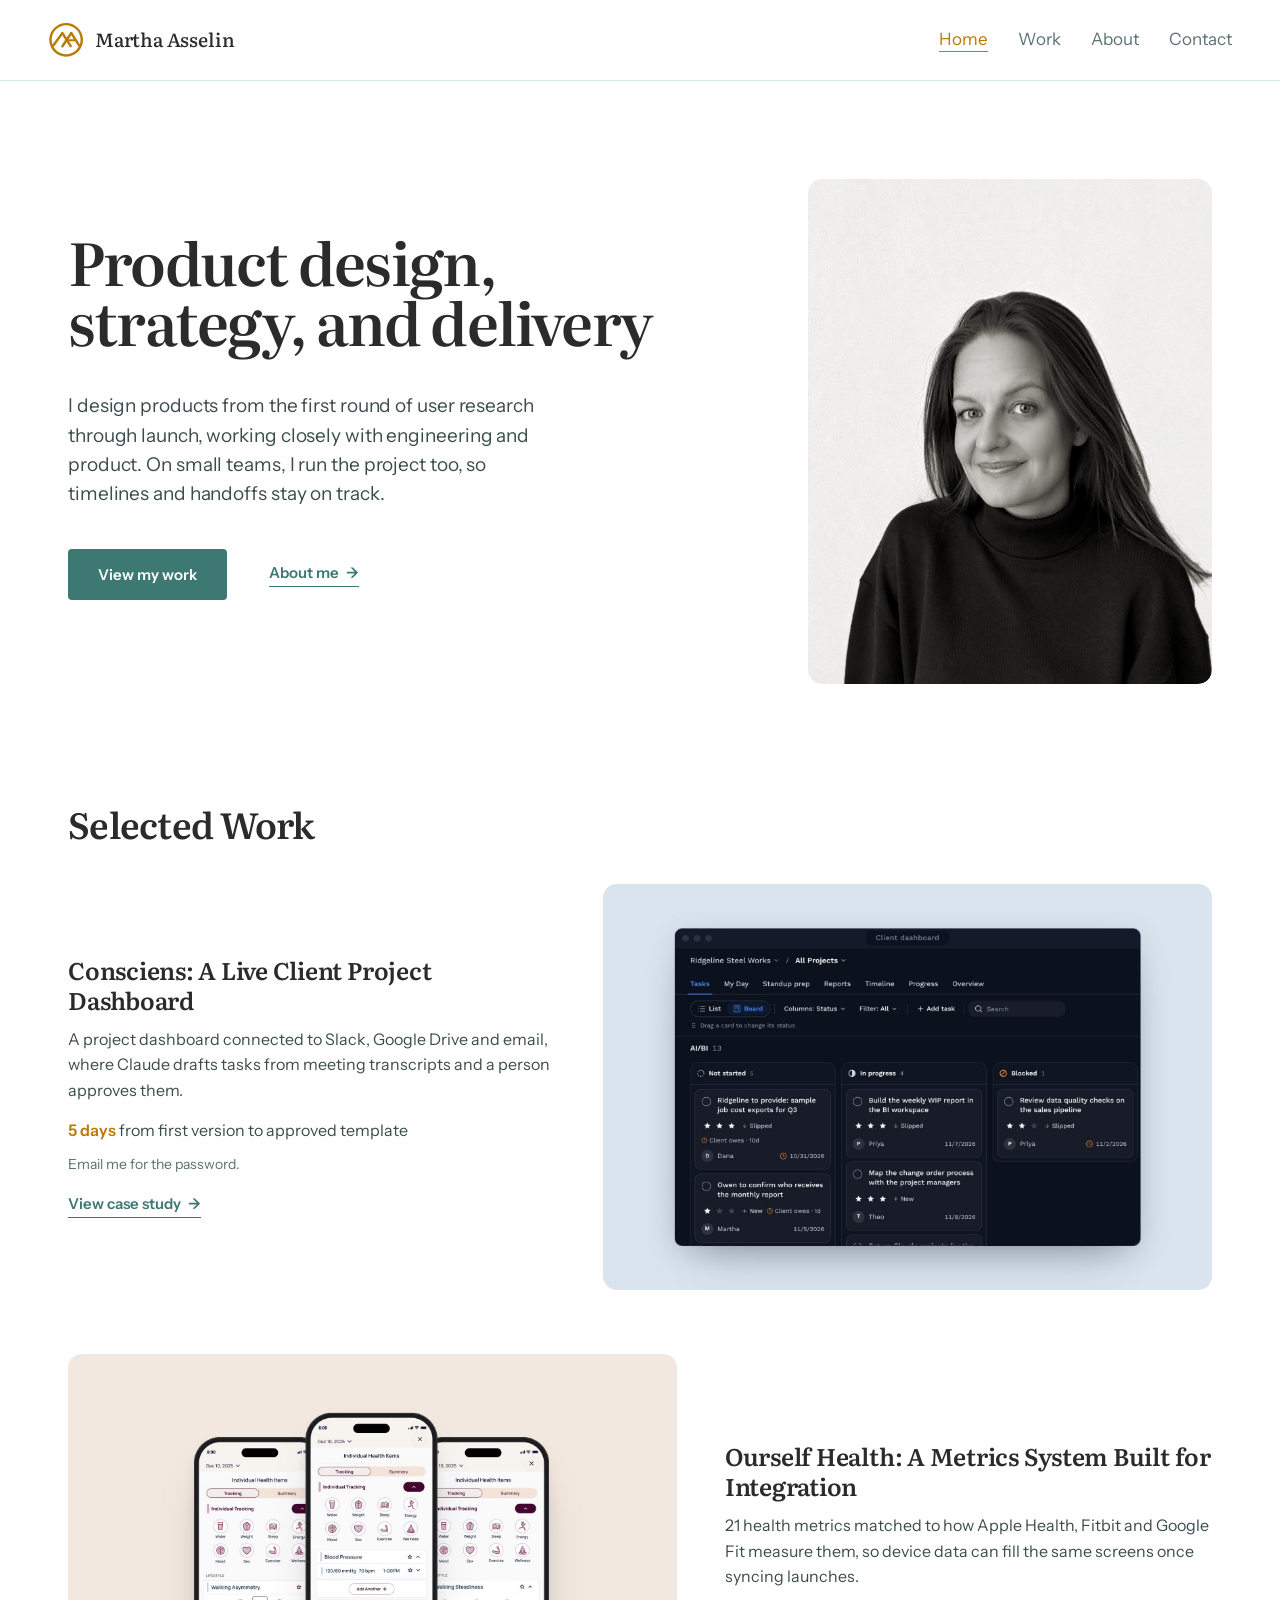
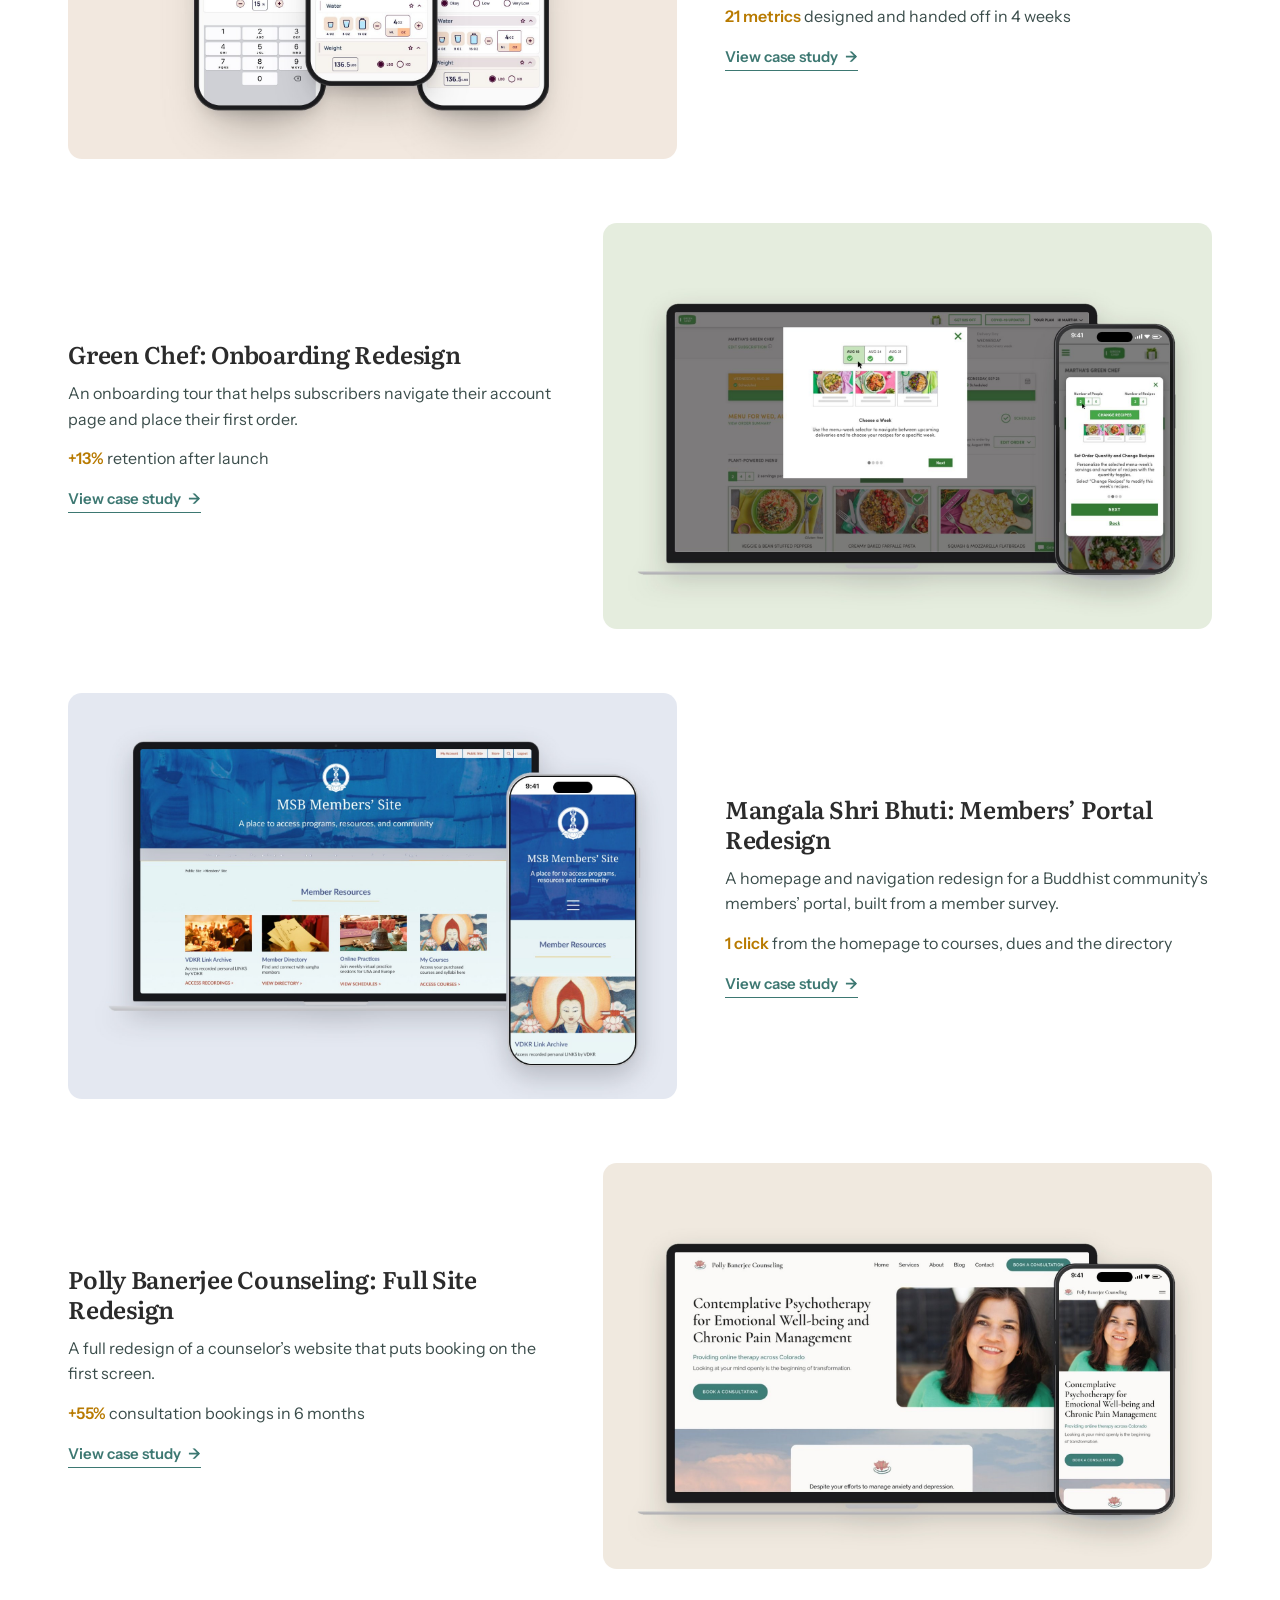
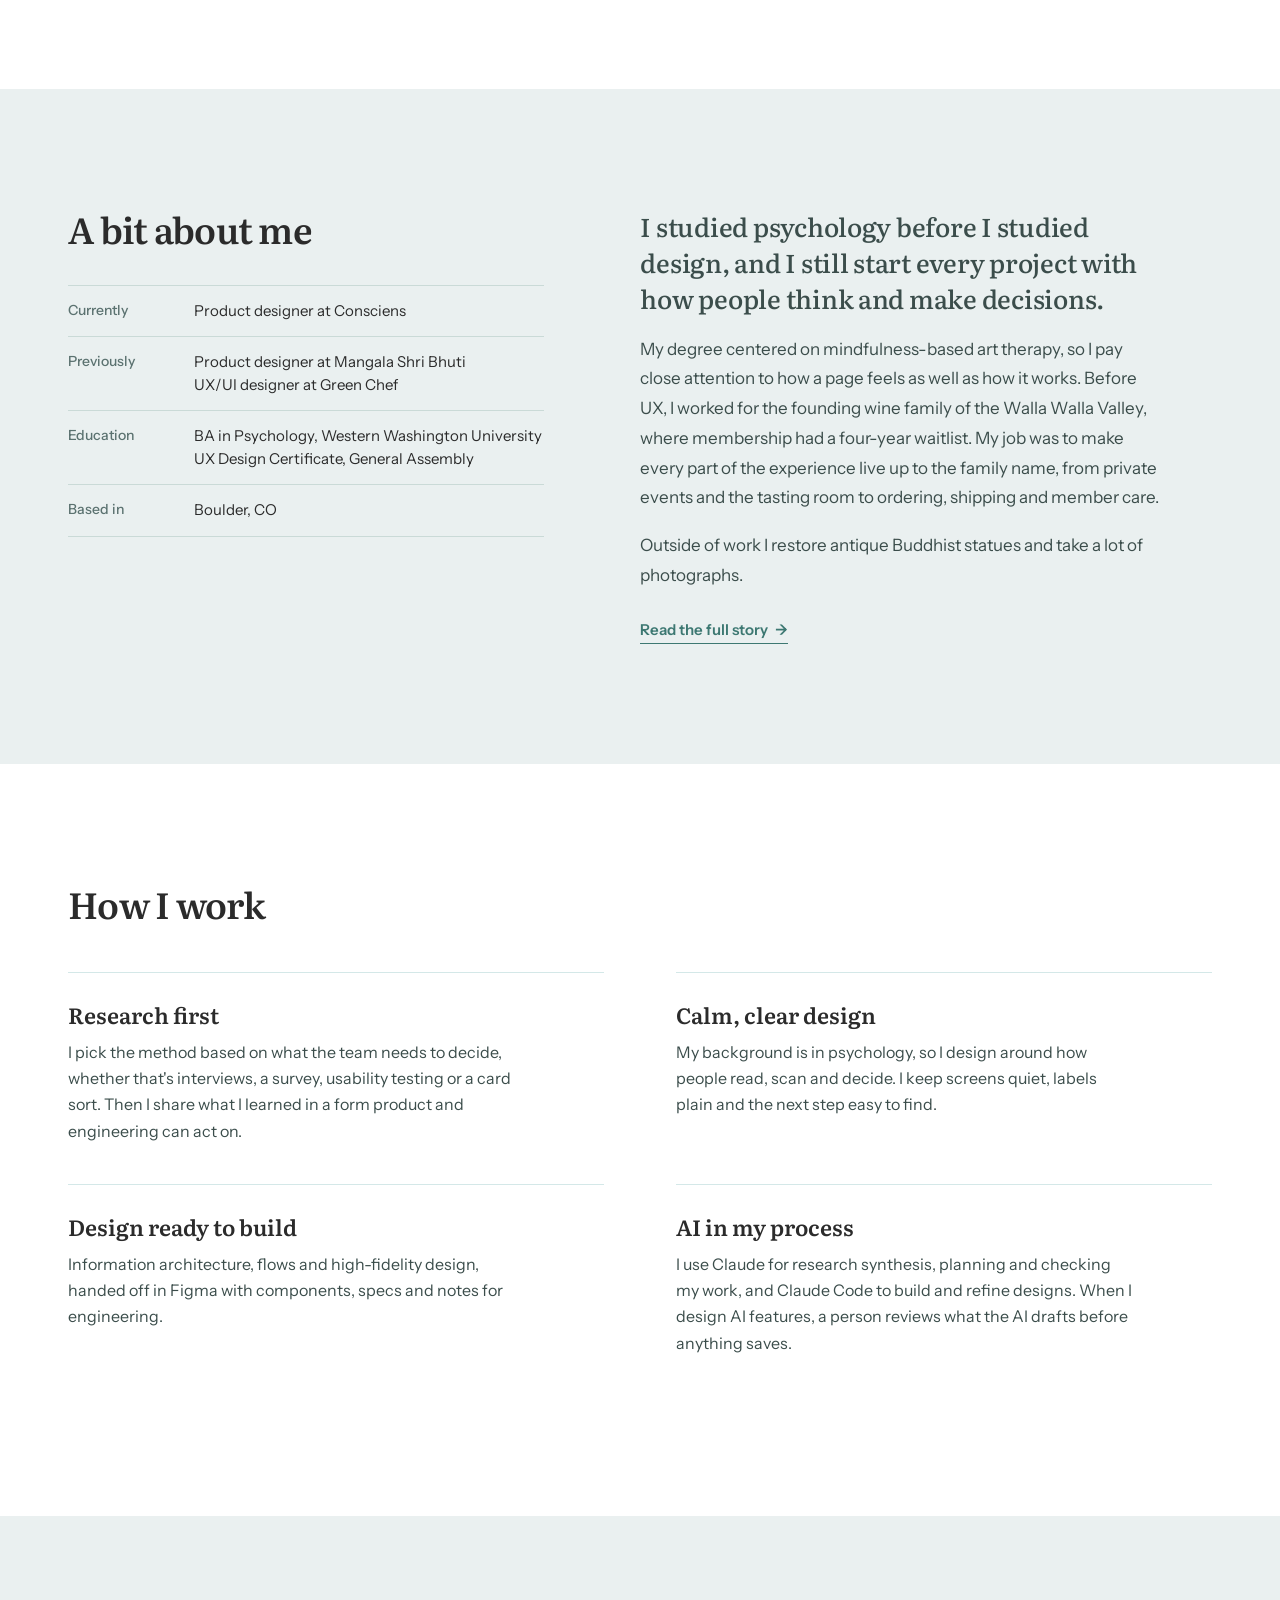
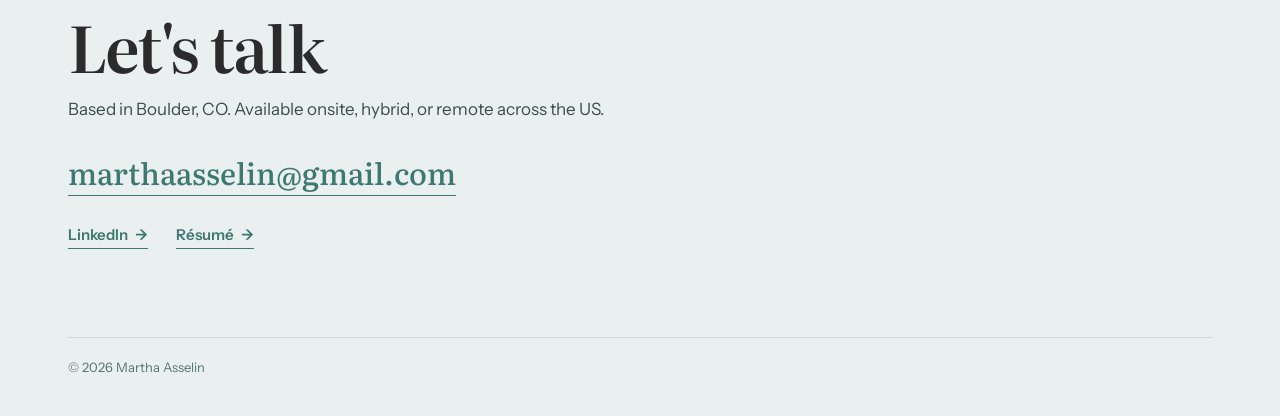
==== commit 7a4d0290: "Tweak wc-link styles, bump CSS to v49 Co-Authored-By: Claude Sonnet 4.6 <noreply@anthropic.com>" ====
--- a/index.html
+++ b/index.html
@@ -22,7 +22,7 @@
 <link rel="preconnect" href="https://fonts.googleapis.com">
 <link rel="preconnect" href="https://fonts.gstatic.com" crossorigin>
 <link rel="stylesheet" href="https://fonts.googleapis.com/css2?family=Literata:ital,opsz,wght@0,7..72,400;0,7..72,600;0,7..72,700;1,7..72,400&family=Instrument+Sans:wght@400;500;600&display=swap">
-<link rel="stylesheet" href="assets/css/main.css?v=48">
+<link rel="stylesheet" href="assets/css/main.css?v=49">
 <link rel="icon" type="image/svg+xml" href="favicon.svg">
 </head>
 <body class="home">
--- a/assets/css/main.css
+++ b/assets/css/main.css
@@ -1169,7 +1169,7 @@
 }
 
 /* Case study cards: visible "View case study" link (phones have no hover) */
-.wc-link{display:inline-flex;align-items:center;gap:6px;margin-top:18px;color:var(--teal);font-weight:600;font-size:14px;border-bottom:1px solid var(--teal);padding-bottom:3px;align-self:flex-start;transition:color .2s ease,border-color .2s ease}
+.wc-link{display:inline-flex;align-items:center;gap:7px;margin-top:18px;color:var(--teal);border-bottom:1px solid var(--teal);padding-bottom:3px;align-self:flex-start;transition:color .2s ease,border-color .2s ease}
 .wc-link::after{content:'\2192';display:inline-block;transition:transform .2s ease}
 .wc:hover .wc-link,.wc:active .wc-link{color:var(--gold);border-color:var(--gold)}
 .wc:hover .wc-link::after{transform:translateX(4px)}
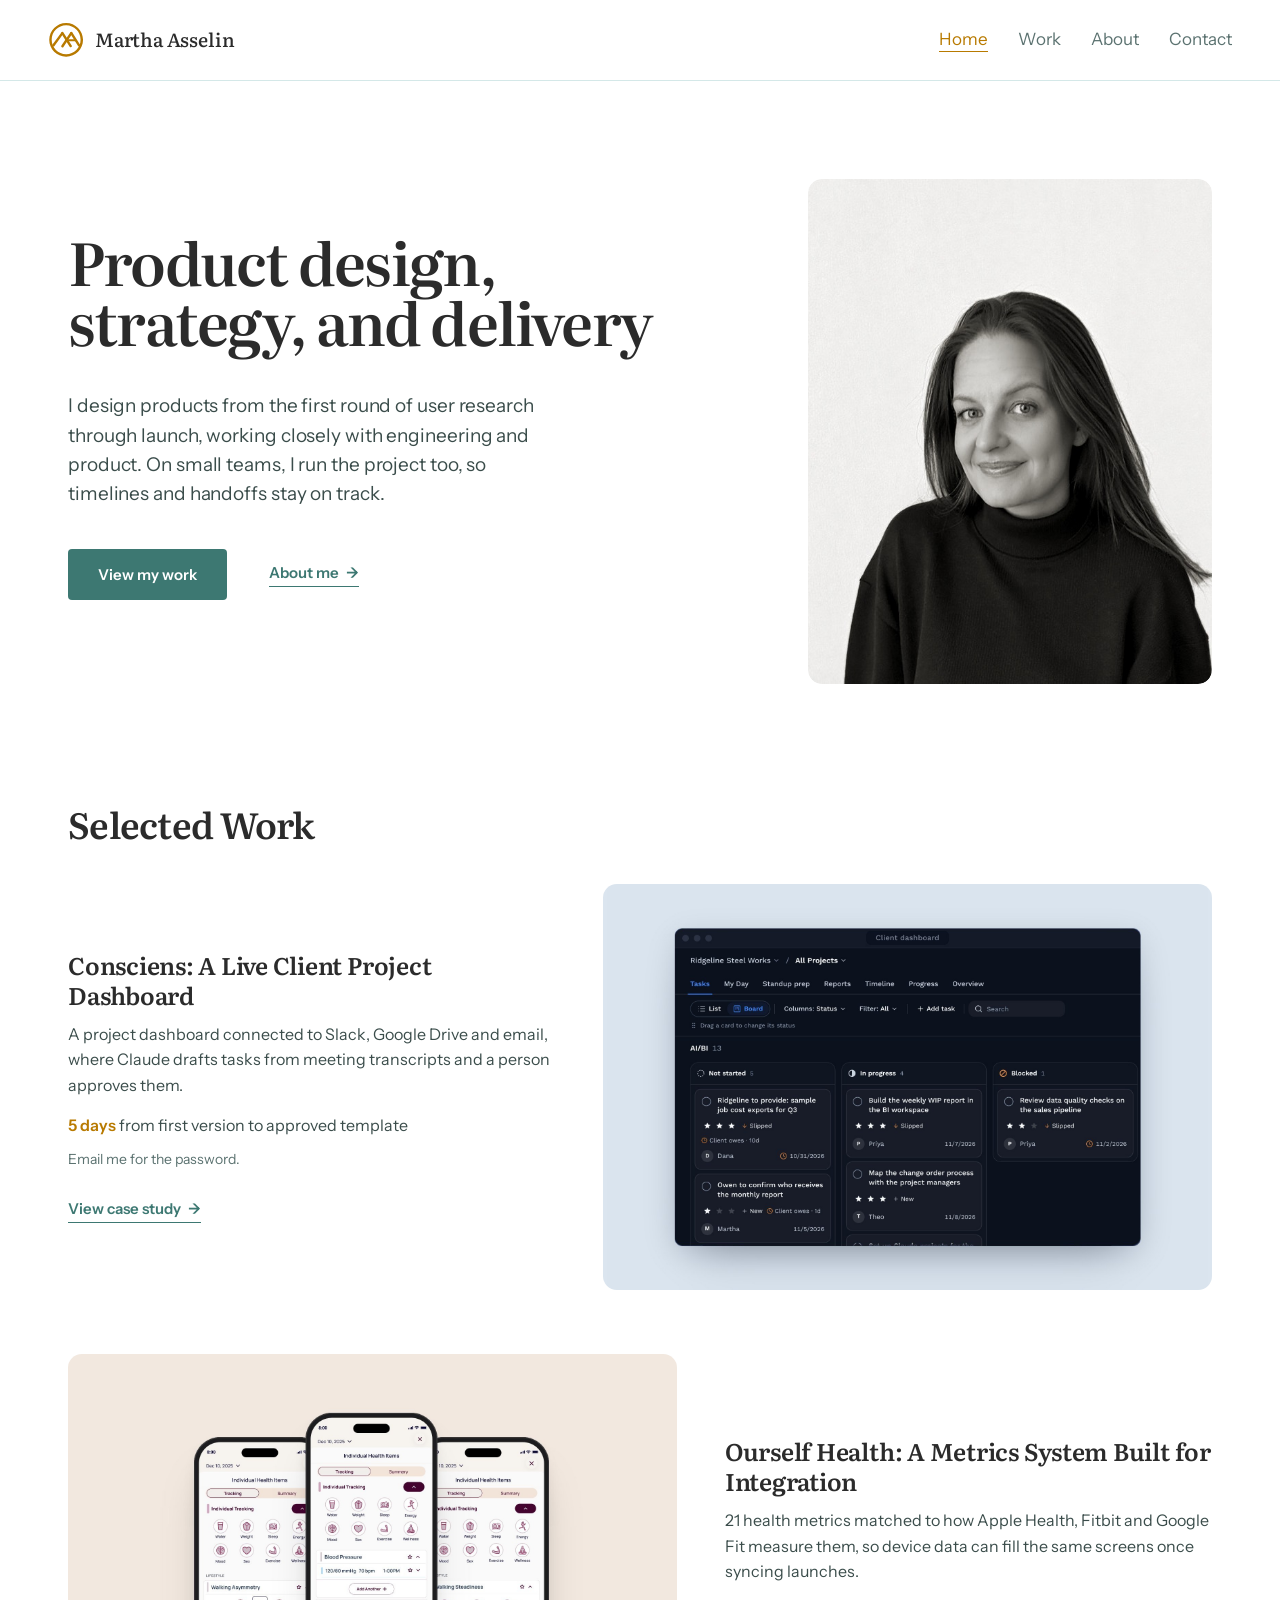
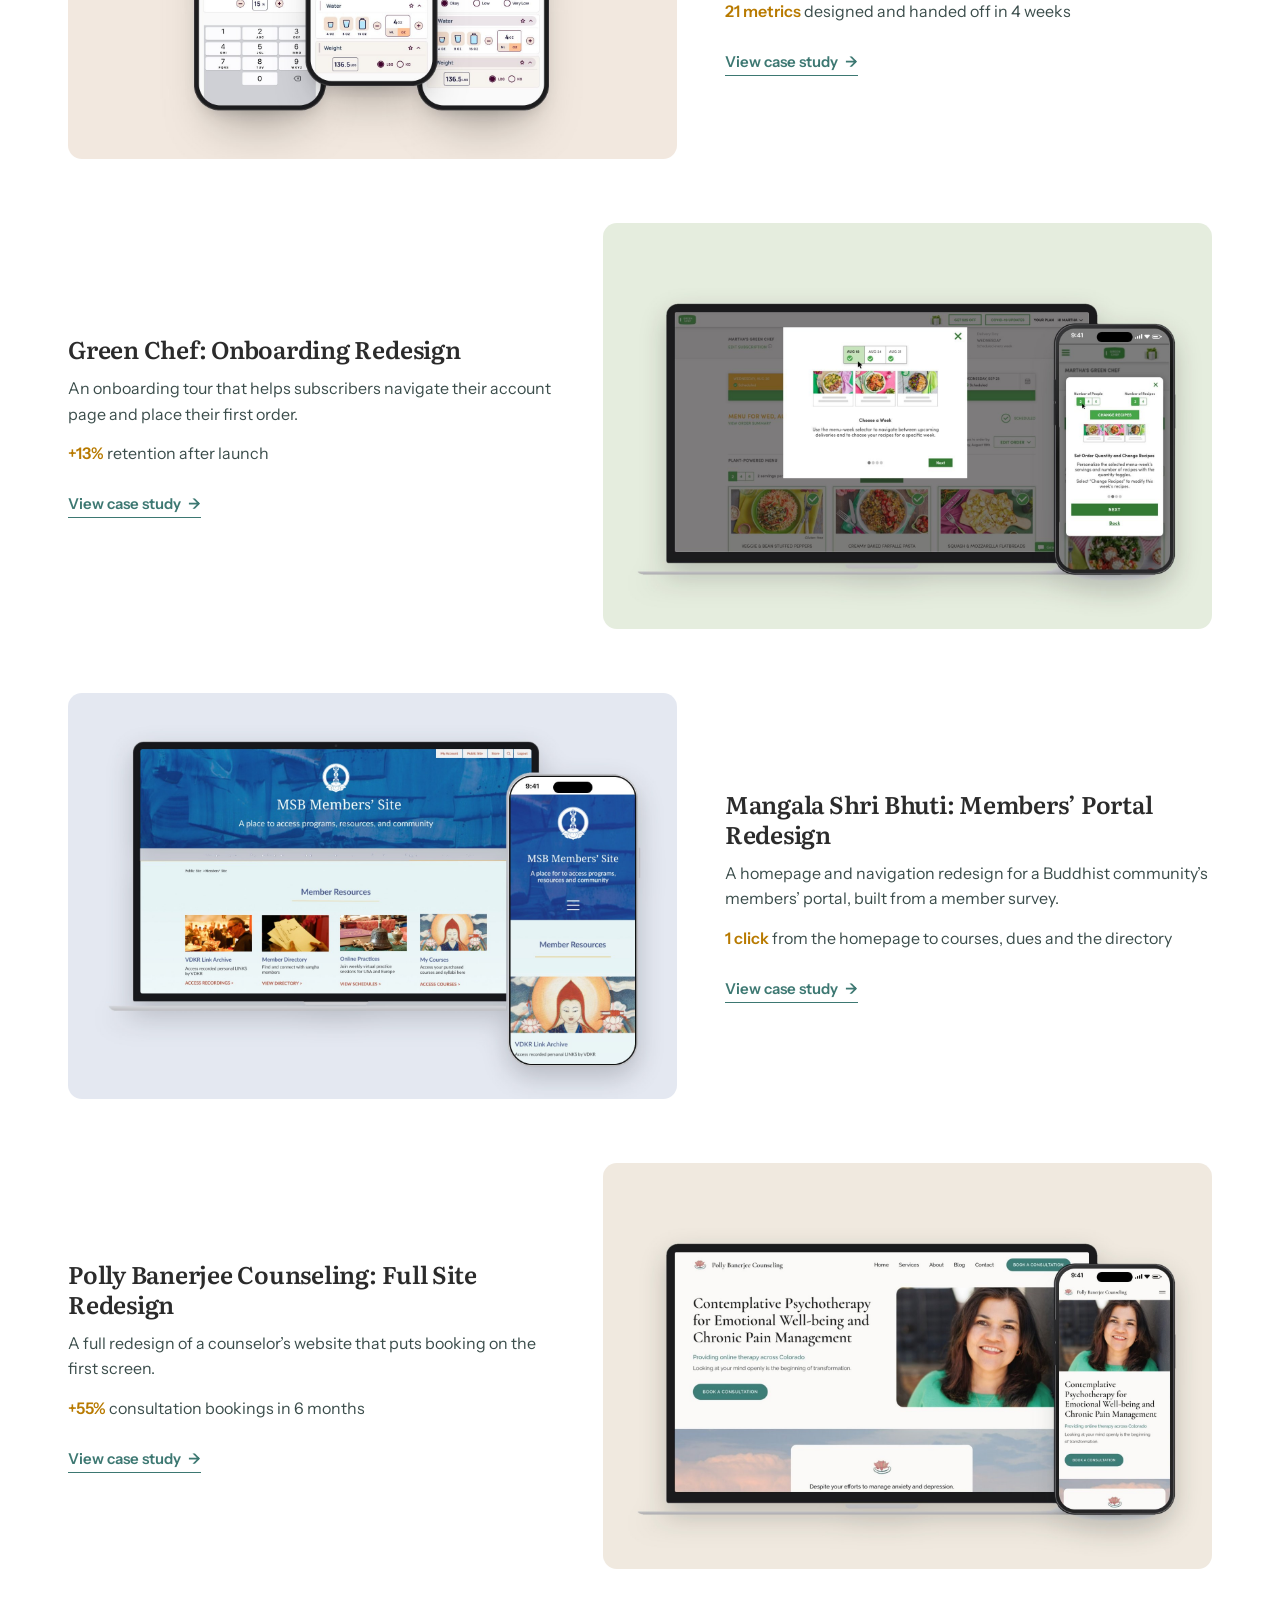
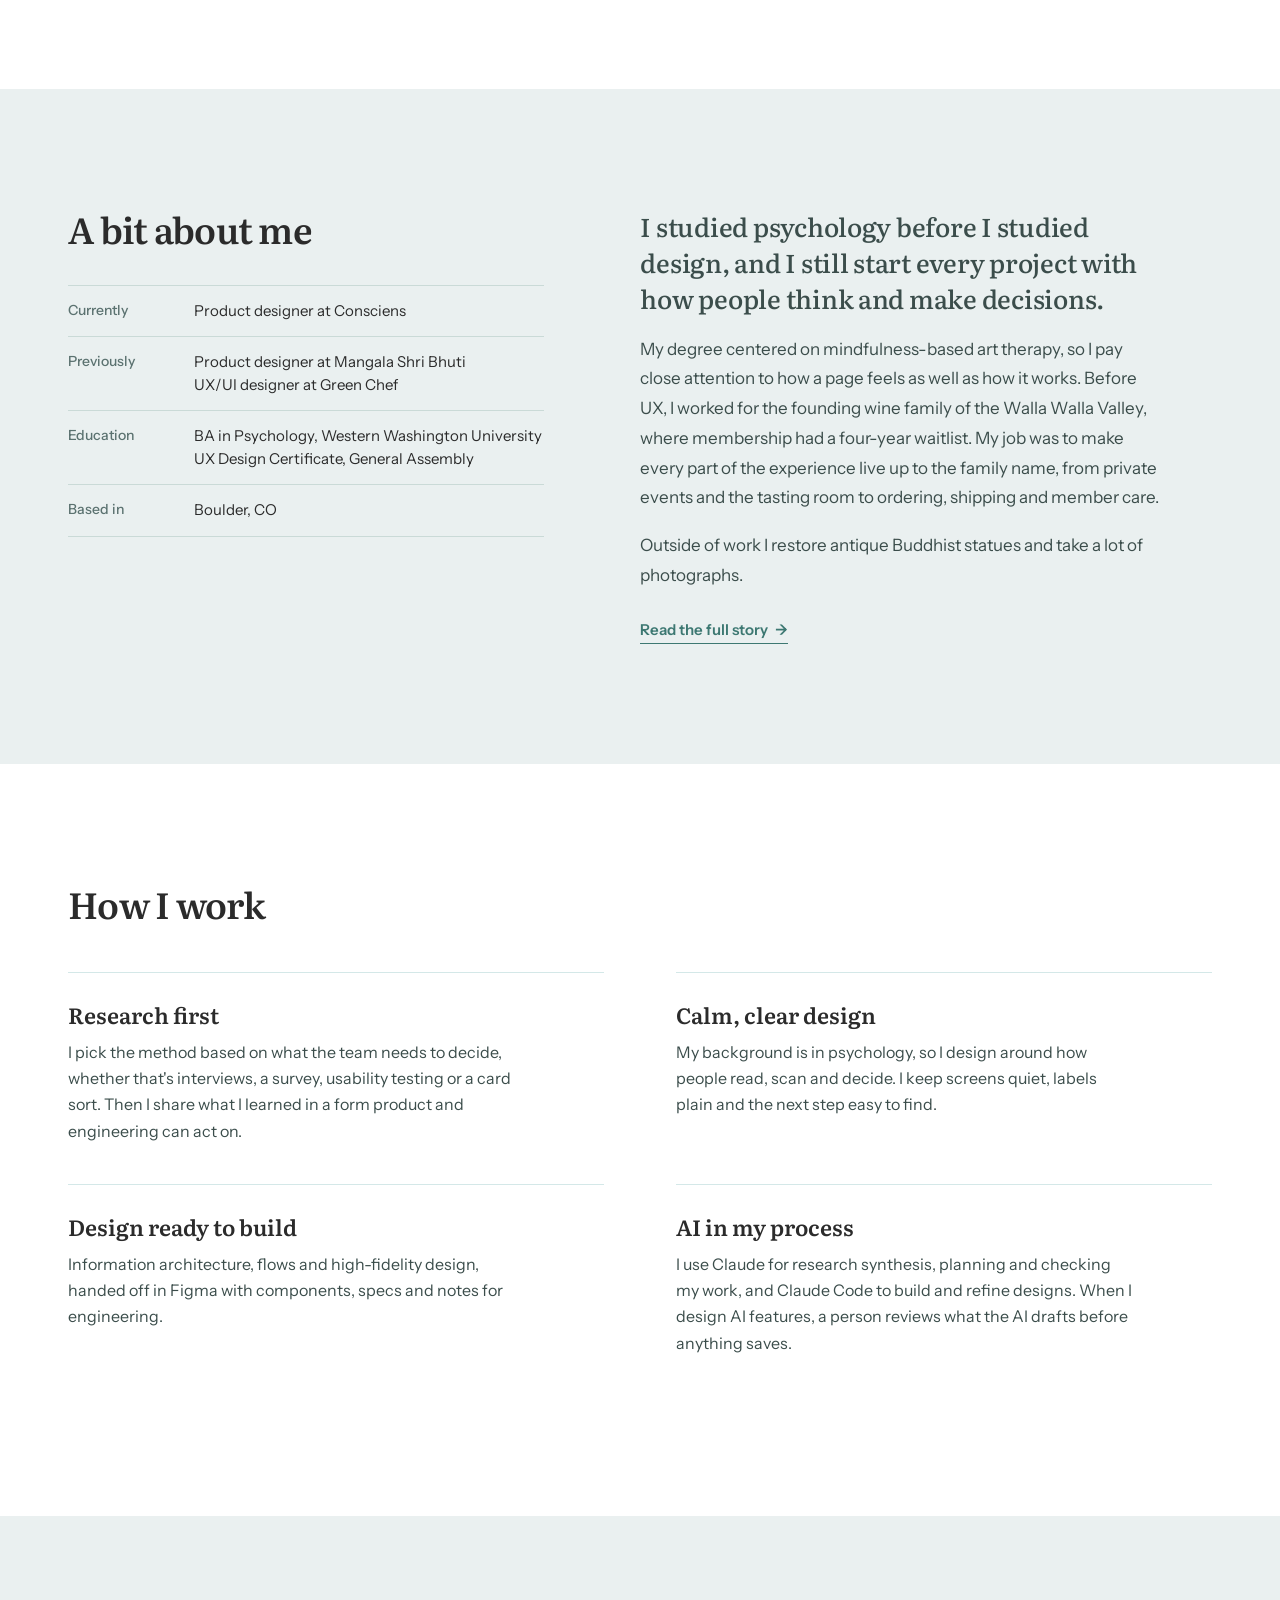
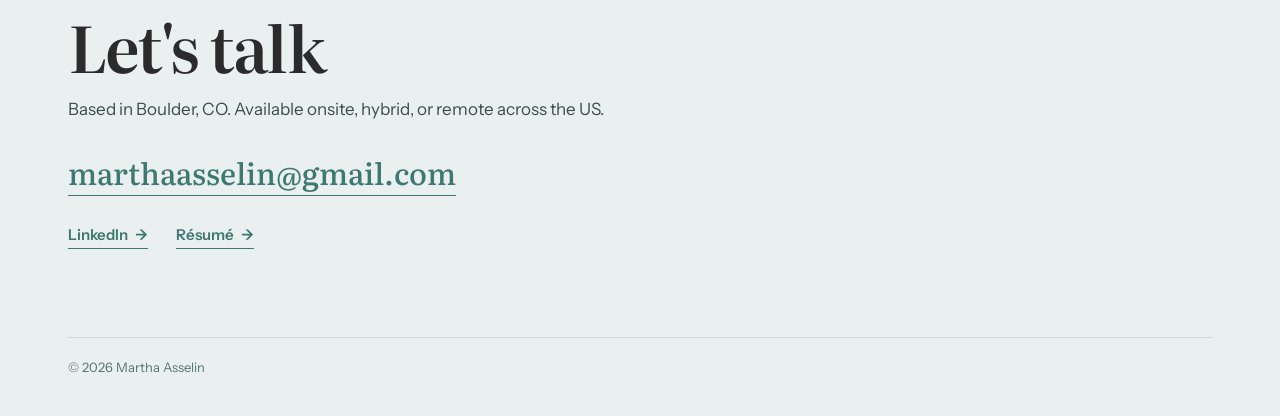
==== commit c14c67f0: "Increase wc-link top margin, bump CSS to v50 Co-Authored-By: Claude Sonnet 4.6 <noreply@anthropic.co" ====
--- a/index.html
+++ b/index.html
@@ -22,7 +22,7 @@
 <link rel="preconnect" href="https://fonts.googleapis.com">
 <link rel="preconnect" href="https://fonts.gstatic.com" crossorigin>
 <link rel="stylesheet" href="https://fonts.googleapis.com/css2?family=Literata:ital,opsz,wght@0,7..72,400;0,7..72,600;0,7..72,700;1,7..72,400&family=Instrument+Sans:wght@400;500;600&display=swap">
-<link rel="stylesheet" href="assets/css/main.css?v=49">
+<link rel="stylesheet" href="assets/css/main.css?v=50">
 <link rel="icon" type="image/svg+xml" href="favicon.svg">
 </head>
 <body class="home">
--- a/assets/css/main.css
+++ b/assets/css/main.css
@@ -1169,7 +1169,7 @@
 }
 
 /* Case study cards: visible "View case study" link (phones have no hover) */
-.wc-link{display:inline-flex;align-items:center;gap:7px;margin-top:18px;color:var(--teal);border-bottom:1px solid var(--teal);padding-bottom:3px;align-self:flex-start;transition:color .2s ease,border-color .2s ease}
+.wc-link{display:inline-flex;align-items:center;gap:7px;margin-top:28px;color:var(--teal);border-bottom:1px solid var(--teal);padding-bottom:3px;align-self:flex-start;transition:color .2s ease,border-color .2s ease}
 .wc-link::after{content:'\2192';display:inline-block;transition:transform .2s ease}
 .wc:hover .wc-link,.wc:active .wc-link{color:var(--gold);border-color:var(--gold)}
 .wc:hover .wc-link::after{transform:translateX(4px)}
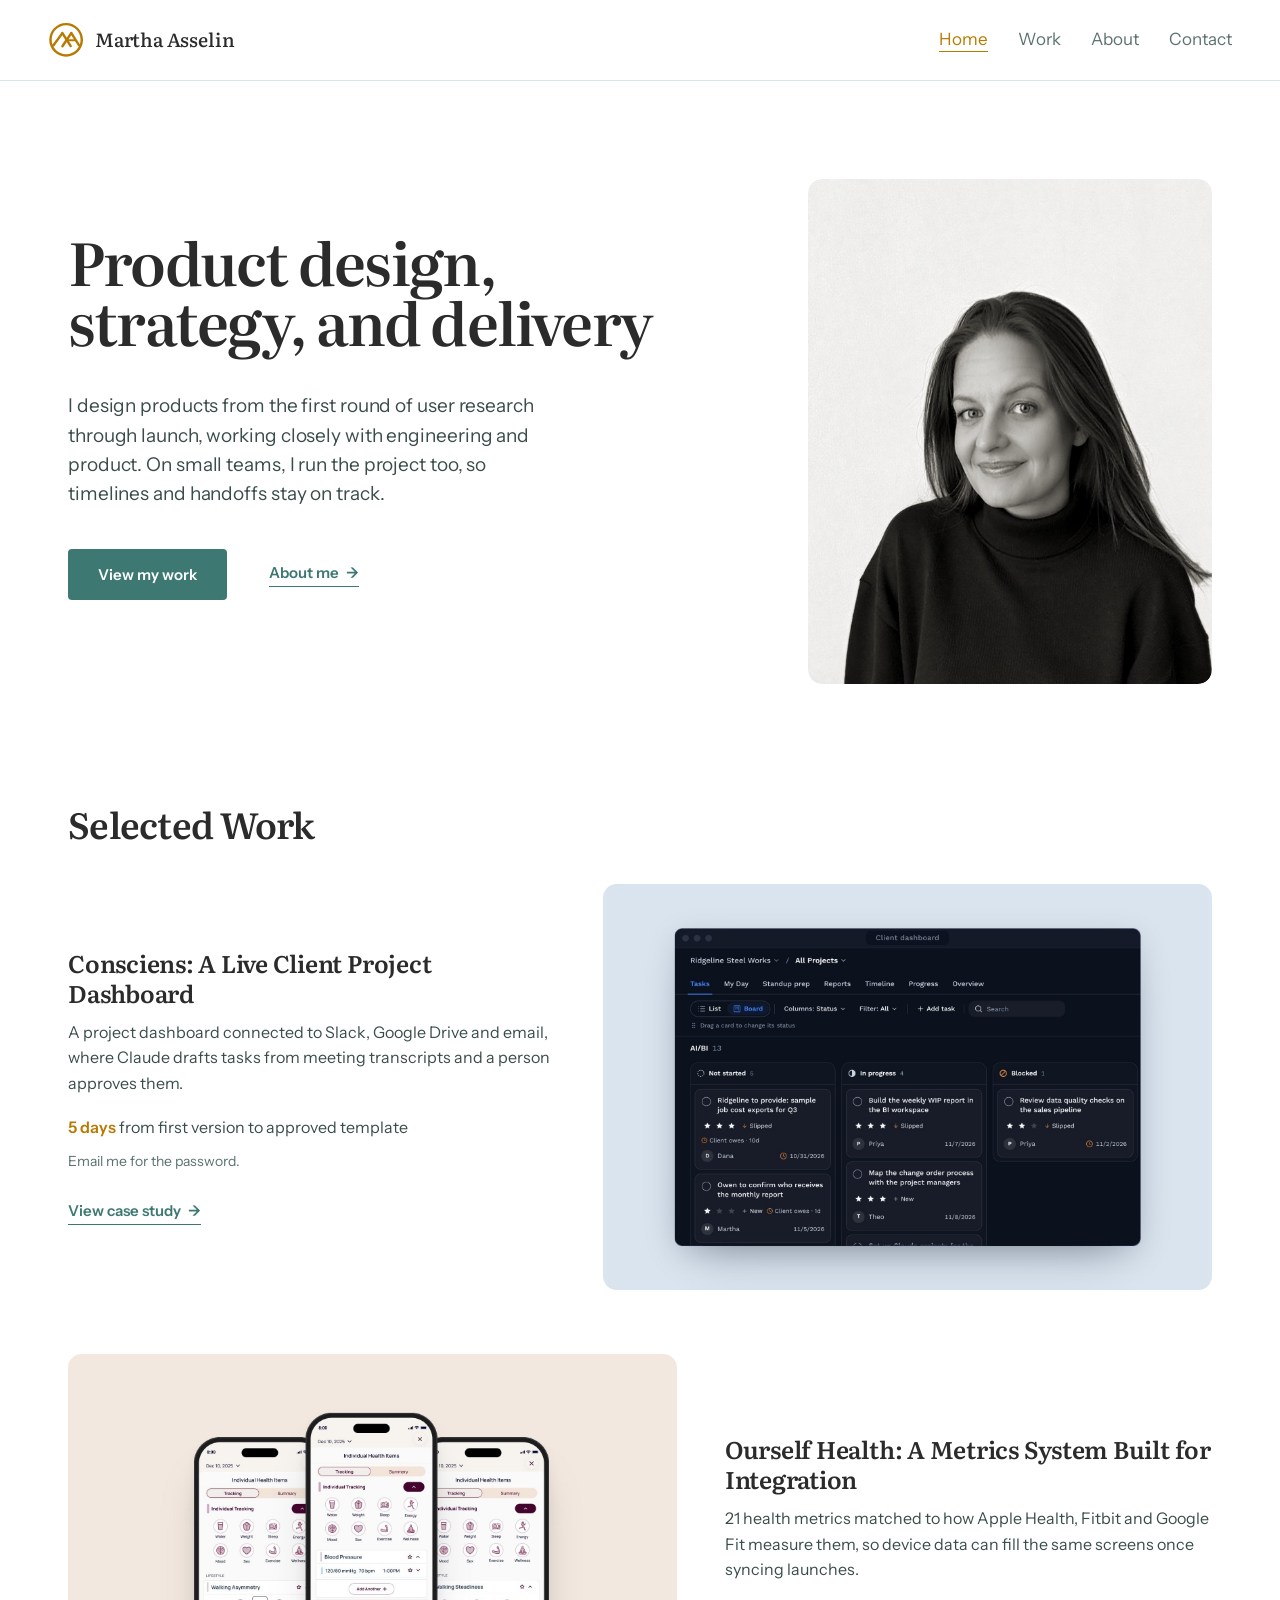
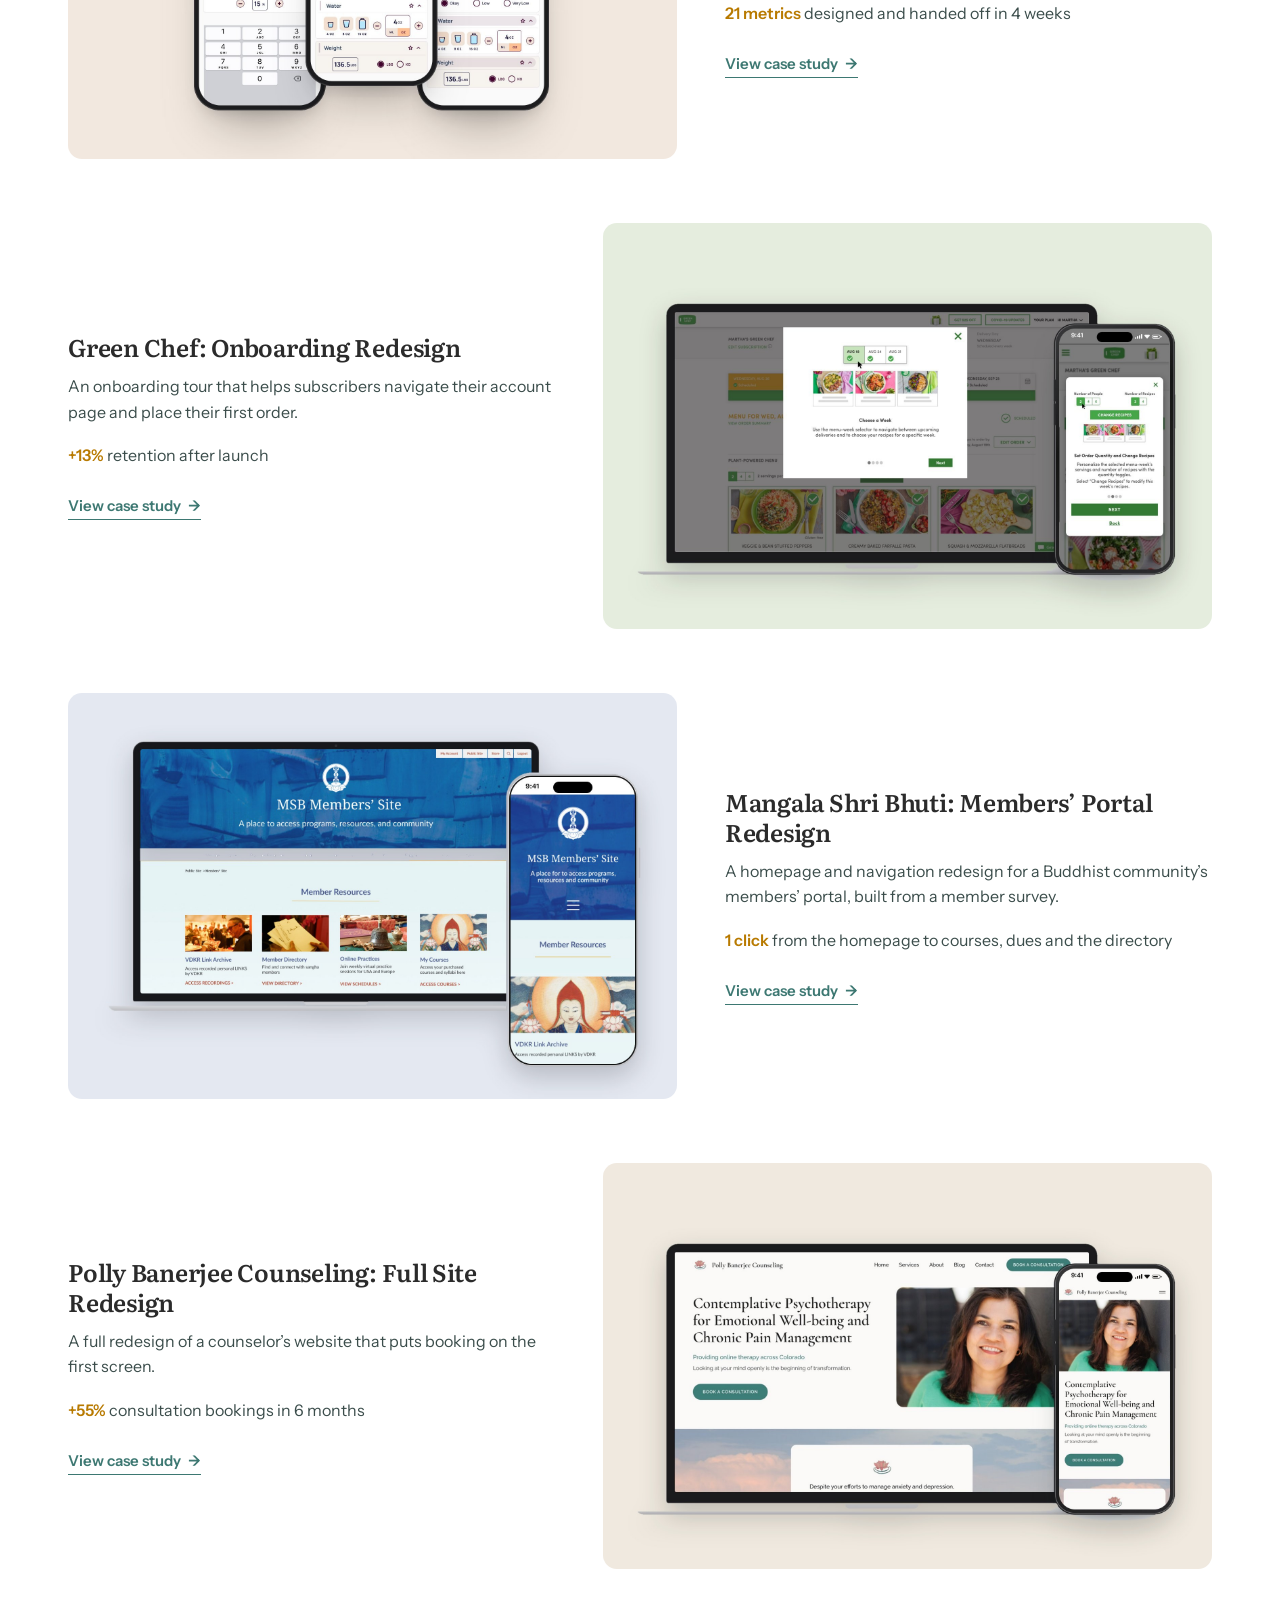
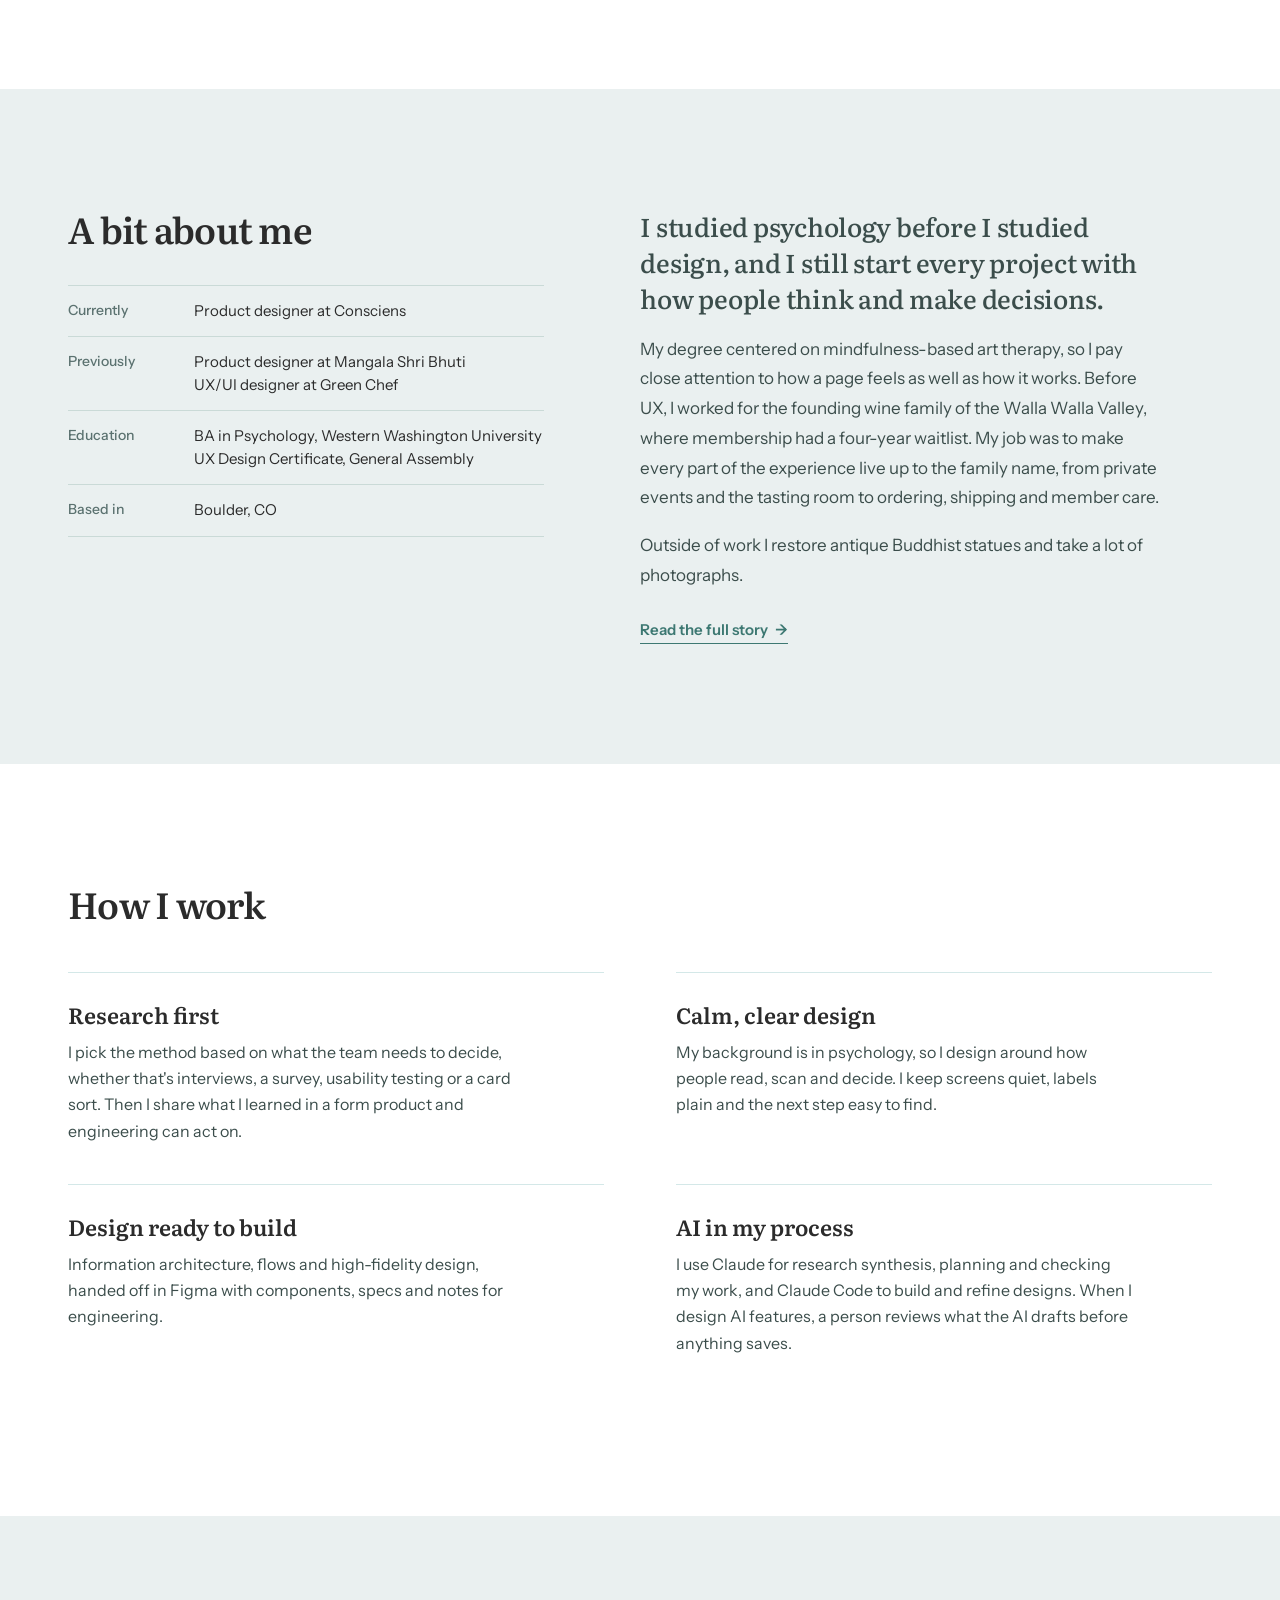
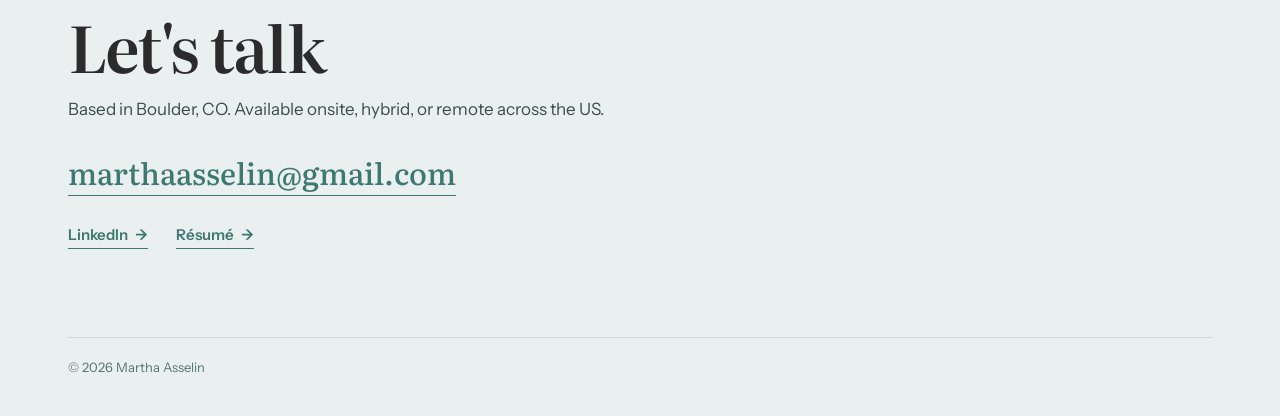
==== commit eda7bcc2: "Increase wc-body bottom margin, bump CSS to v51 Co-Authored-By: Claude Sonnet 4.6 <noreply@anthropic" ====
--- a/index.html
+++ b/index.html
@@ -22,7 +22,7 @@
 <link rel="preconnect" href="https://fonts.googleapis.com">
 <link rel="preconnect" href="https://fonts.gstatic.com" crossorigin>
 <link rel="stylesheet" href="https://fonts.googleapis.com/css2?family=Literata:ital,opsz,wght@0,7..72,400;0,7..72,600;0,7..72,700;1,7..72,400&family=Instrument+Sans:wght@400;500;600&display=swap">
-<link rel="stylesheet" href="assets/css/main.css?v=50">
+<link rel="stylesheet" href="assets/css/main.css?v=51">
 <link rel="icon" type="image/svg+xml" href="favicon.svg">
 </head>
 <body class="home">
--- a/assets/css/main.css
+++ b/assets/css/main.css
@@ -1089,7 +1089,7 @@
 /* Selected work */
 .work2 { padding-top: 72px; }
 .wc-img { background: #F8F8F8; }
-.wc-body { margin: 0 0 14px; }
+.wc-body { margin: 0 0 18px; }
 .wc-res { margin: 0; font: 400 16px/1.5 var(--sans); color: var(--slate); }
 .wc-res strong { font-weight: 600; color: var(--gold); }
 
